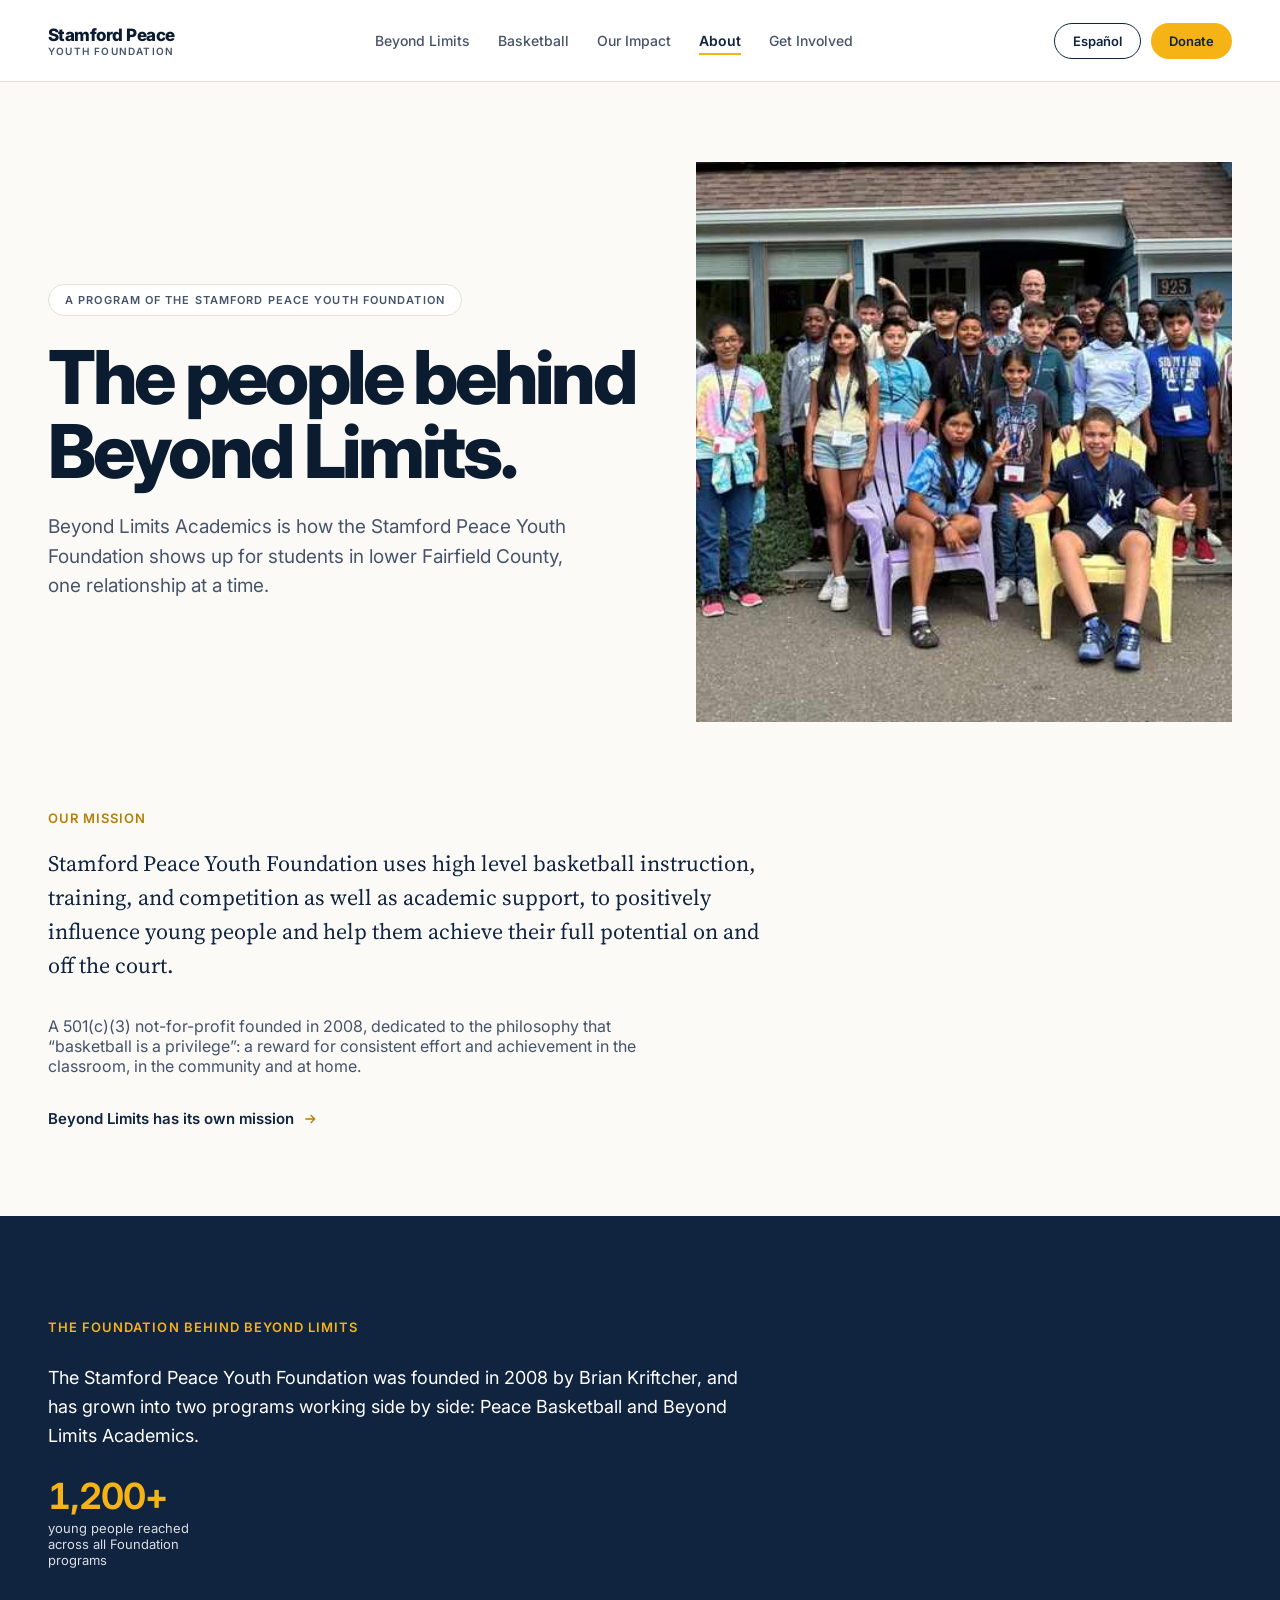
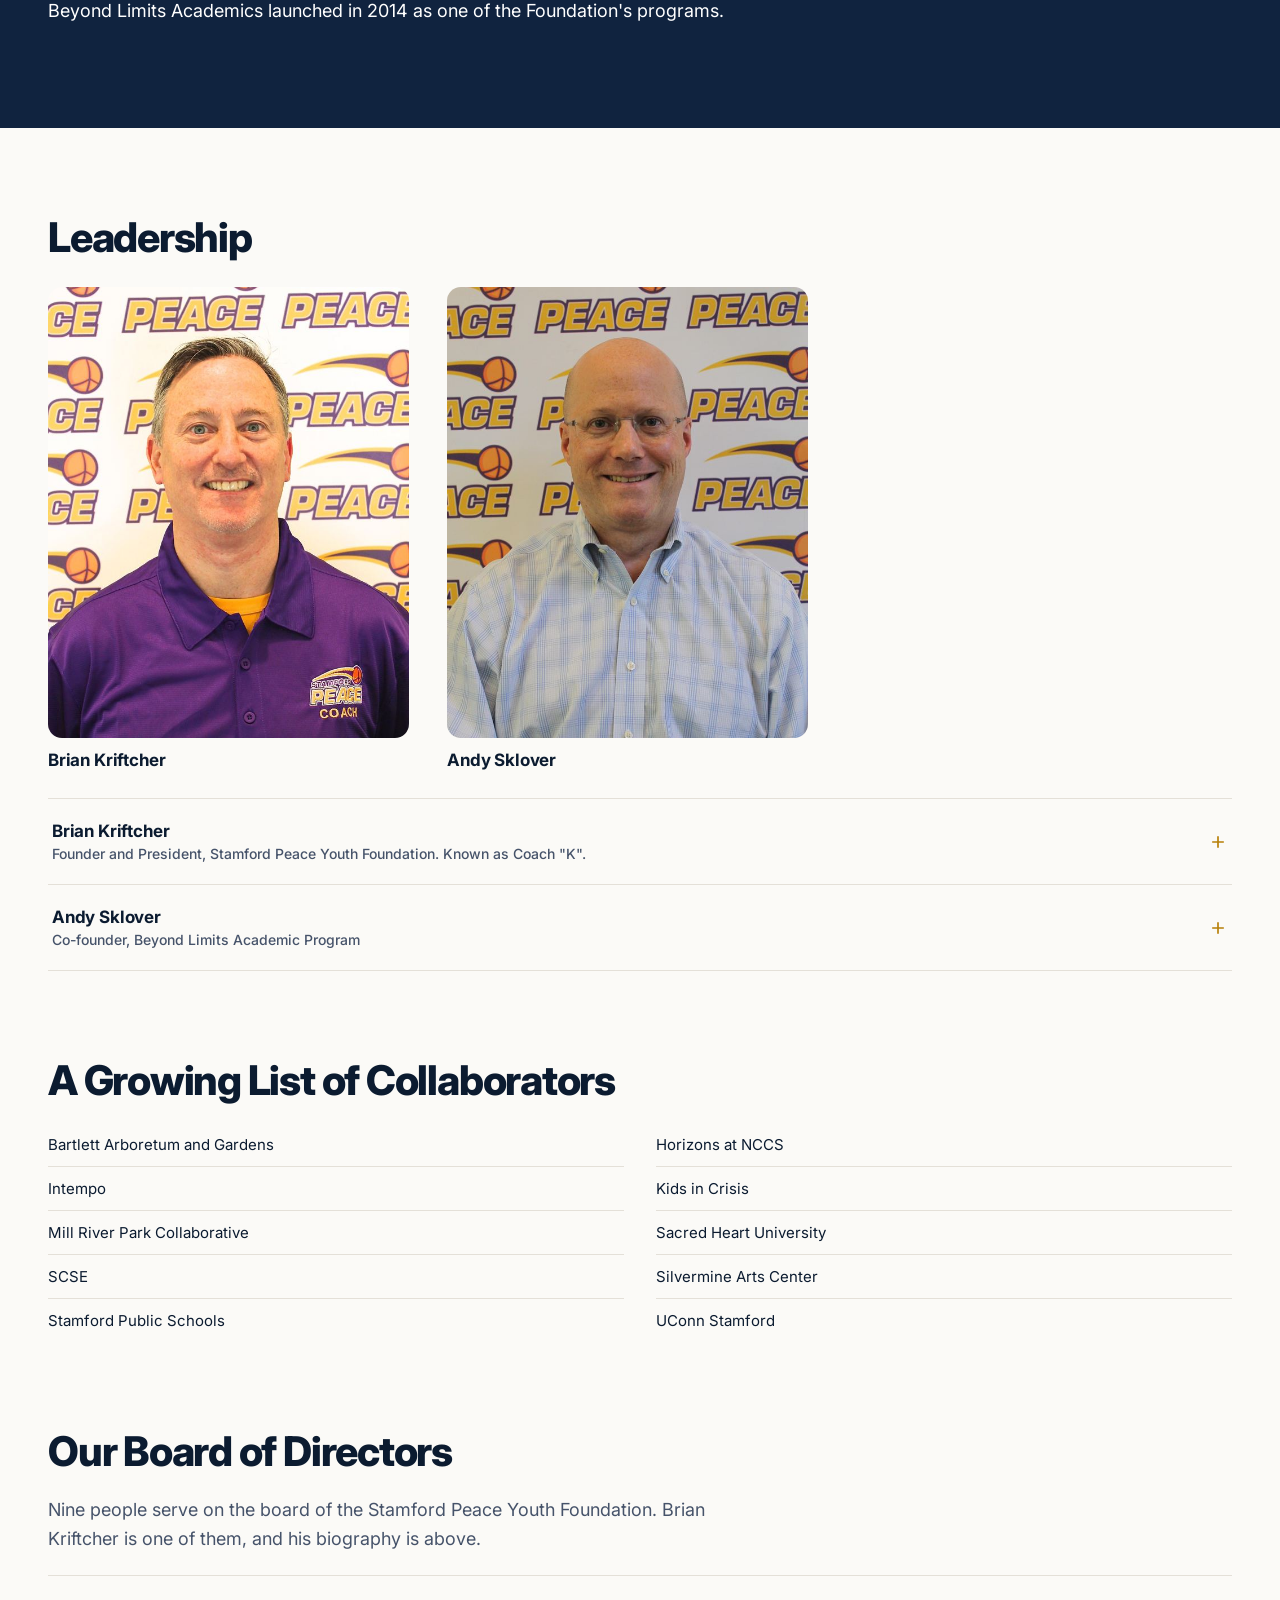
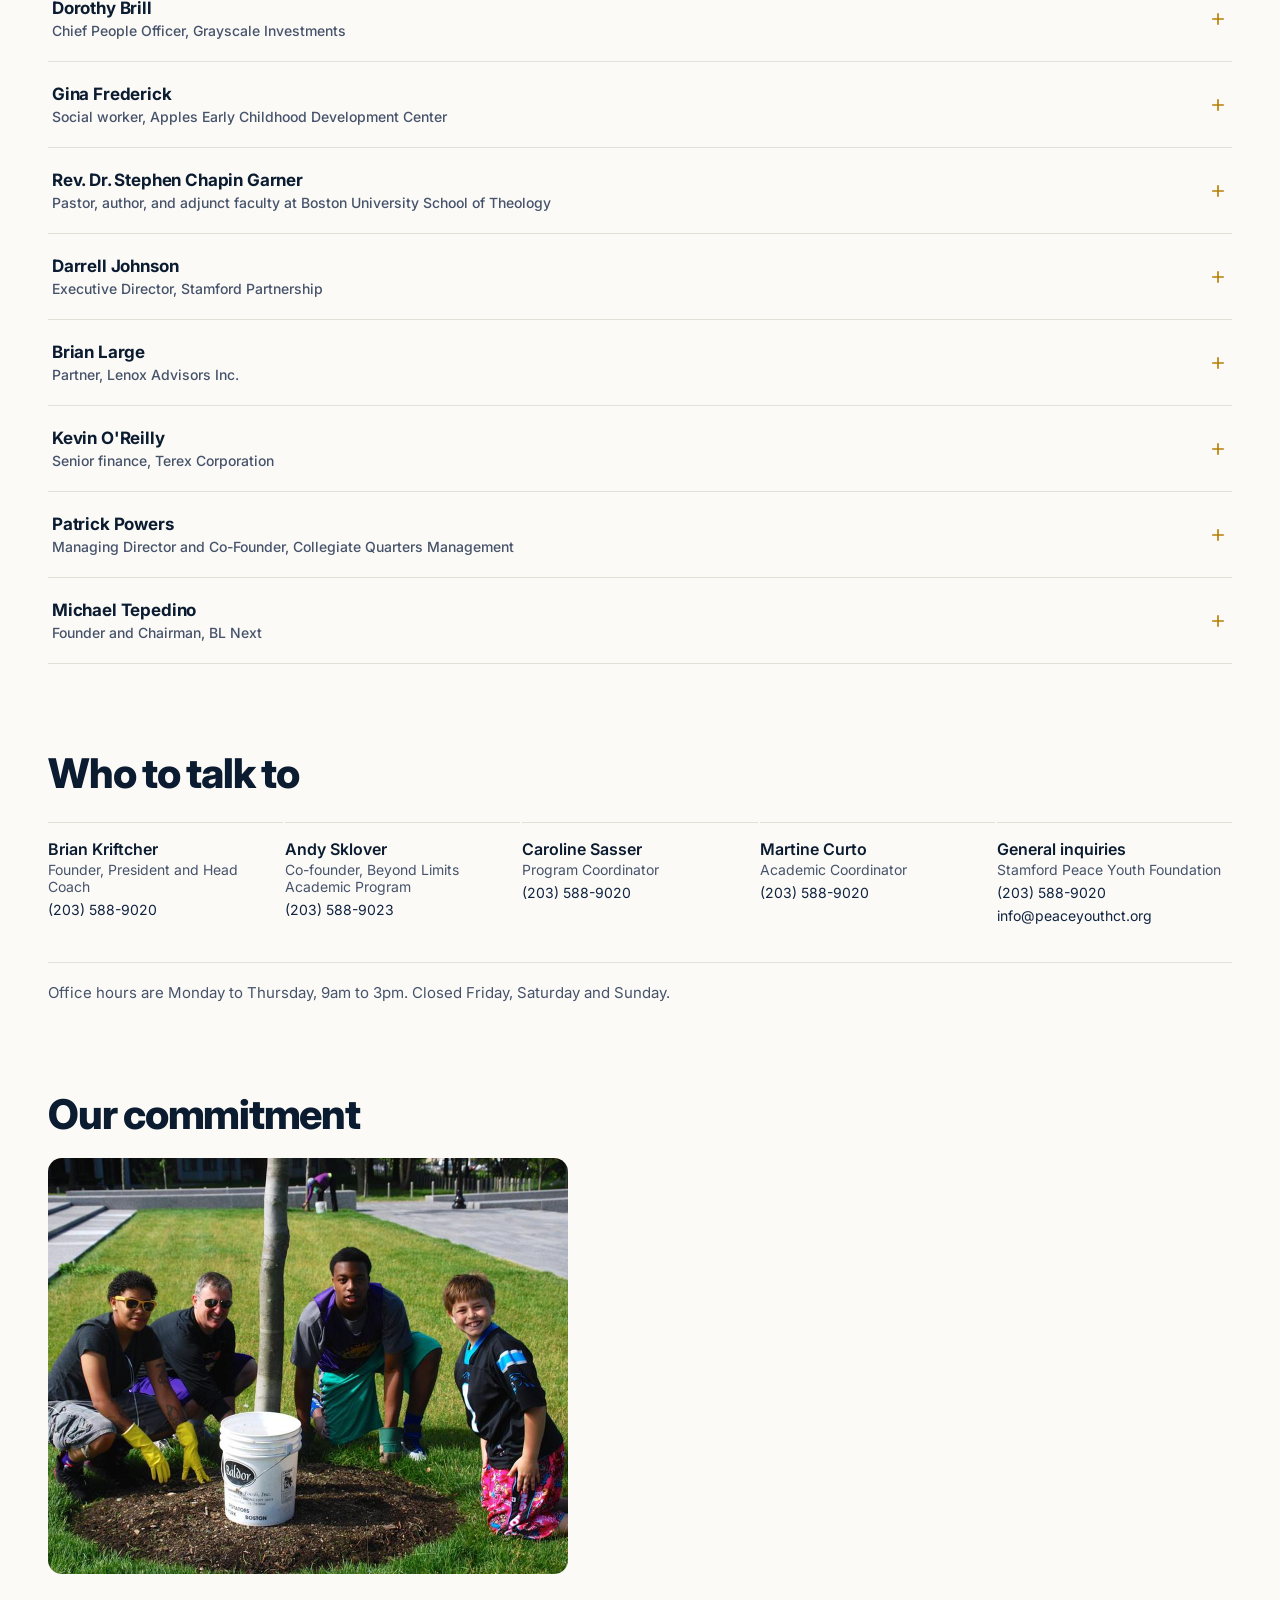
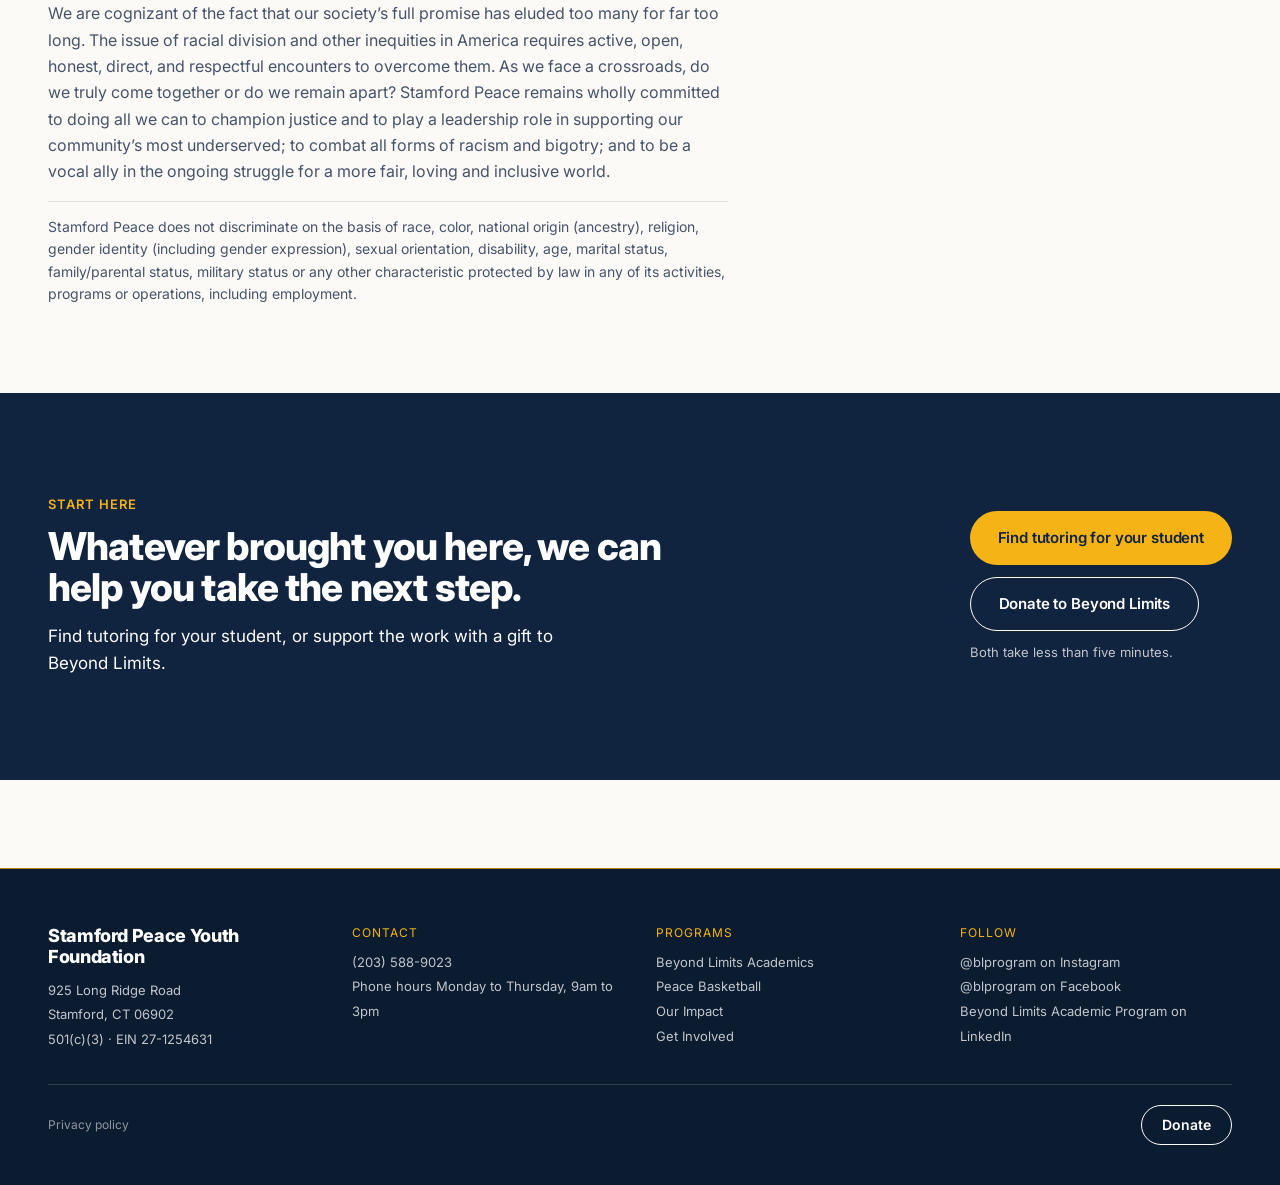
==== about.html @ 5e273a38 "Bring About into the Dark Chorus register Second page of the propagation, and the first that is not " ====
<!doctype html>
<html lang="en">
<head>
<meta charset="utf-8">
<meta name="robots" content="noindex, nofollow">
<meta name="viewport" content="width=device-width, initial-scale=1">
<title>About · Beyond Limits Academics</title>
<style>
:root{--navy:#10233F;--ink:#0B1B30;--gold:#F5B316;--gold-deep:#B77F07;--gold-wash:#FDF3DA;--warm:#FBFAF7;--white:#FFFFFF;--slate:#46536A;--line:#E4E0D8;--sky:#E8EEF6;--serif:'Source Serif 4',Georgia,serif;--sans:Inter,system-ui,sans-serif;--pad:48px;--maxw:1280px}
*{box-sizing:border-box}
html{scroll-behavior:smooth}
body{margin:0;background:var(--warm);color:var(--slate);font-family:var(--sans);font-size:16px;-webkit-font-smoothing:antialiased}
a{color:var(--navy);text-decoration:none}a:hover{color:var(--gold-deep)}
img,svg{display:block}
button{font:inherit;color:inherit;background:none;border:0;padding:0;cursor:pointer}
:focus-visible{outline:2px solid var(--gold-deep);outline-offset:2px;border-radius:4px}
.wrap{max-width:var(--maxw);margin:0 auto;padding:0 var(--pad)}
h1,h2,h3,p{margin:0}
.section{padding:0 var(--pad) 88px}
.stack{display:flex;flex-direction:column}

/* CANONICAL TYPE SCALE, verbatim from tokens */
.d1{font-weight:800;color:var(--ink);font-size:clamp(42px,5.8vw,88px);line-height:1.0;letter-spacing:-0.045em}
.h2{font-weight:800;color:var(--ink);font-size:clamp(28px,3.2vw,48px);line-height:1.06;letter-spacing:-0.03em}
.h3{font-weight:700;color:var(--ink);font-size:24px;line-height:1.25;letter-spacing:-0.01em}
.h4{font-size:17px;font-weight:700;letter-spacing:-.01em;color:var(--ink)}
.body{font-size:18px;line-height:1.62;max-width:64ch;text-wrap:pretty}
.micro{font-size:13px;font-weight:600;letter-spacing:.08em;text-transform:uppercase;color:var(--gold-deep)}
.doorcard .h2{font-size:clamp(28px,3vw,40px)}
.sponsorsplit .h2{font-size:clamp(30px,3.4vw,44px)}
.partnerhead .h3{font-size:30px;font-weight:800;letter-spacing:-.028em}
.micro-gold{color:var(--gold)}

/* header, exact from canonical Home */
.headstack{position:sticky;top:0;z-index:60;background:var(--white)}
.nav{display:flex;align-items:center;justify-content:space-between;gap:24px;height:82px;padding:0 var(--pad);border-bottom:1px solid var(--line);background:var(--white);transition:height .22s ease}
.headstack.compact .nav{height:62px}
.headstack.compact .brandsub{opacity:0}
.brand{display:flex;align-items:center;gap:12px}
.brandname{font-size:17px;font-weight:800;letter-spacing:-0.03em;color:var(--ink);line-height:1.1}
.brandsub{font-size:10px;font-weight:600;letter-spacing:.12em;text-transform:uppercase;color:var(--slate);transition:opacity .18s ease}
.navlinks{display:flex;align-items:center;gap:28px;font-size:14px;font-weight:500}
.navright{display:flex;align-items:center;gap:10px}
.pill{display:inline-flex;align-items:center;justify-content:center;height:36px;padding:0 18px;border-radius:999px;font-size:13px;font-weight:600;white-space:nowrap;transition:background-color .16s ease,color .16s ease,border-color .16s ease}
.pill-gold{background:var(--gold);color:var(--navy)}
.pill-gold:hover{background:var(--gold-deep);color:var(--navy)}
.pill-outline{border:1.5px solid var(--navy);color:var(--navy)}
.pill-outline:hover{background:var(--navy);color:var(--white)}
.navlink{position:relative;padding:6px 0;color:var(--slate);white-space:nowrap}
.navlink::after{content:"";position:absolute;left:0;right:0;bottom:0;height:2px;background:var(--gold);transform:scaleX(0);transform-origin:left;transition:transform .18s ease}
.navlink:hover::after,.navlink[aria-current="page"]::after{transform:scaleX(1)}
.navlink[aria-current="page"]{color:var(--navy);font-weight:600}
.burger{display:none;width:44px;height:44px;align-items:center;justify-content:center}
.drawer{display:none}

/* buttons */
.btn{display:inline-flex;align-items:center;justify-content:center;gap:8px;height:48px;padding:0 24px;border-radius:999px;font-size:15px;font-weight:600;white-space:nowrap;transition:background-color .16s ease,color .16s ease,border-color .16s ease,transform .16s ease}
.btn:active{transform:translateY(1px)}
.btn-primary{background:var(--gold);color:var(--navy)}
.btn-primary:hover{background:var(--gold-deep);color:var(--navy)}
.btn-ghost{border:1.5px solid var(--white);color:var(--white)}
.btn-ghost:hover{background:var(--white);color:var(--navy)}
.btn-lg{height:54px;padding:0 28px;letter-spacing:-0.01em}
.btn-xs{height:40px;padding:0 20px;font-size:14px}

/* chip */
.chip{display:inline-flex;align-items:center;gap:6px;background:var(--gold-wash);border:1px solid var(--gold-deep);color:var(--gold-deep);font-size:12px;font-weight:600;padding:3px 12px;border-radius:99px;width:fit-content}

/* hero */
.hero{display:grid;grid-template-columns:1.05fr .95fr;gap:56px;align-items:center;padding:80px var(--pad) 88px}
.hero-copy{display:flex;flex-direction:column;gap:24px;min-width:0}
.eyebrow-pill{display:inline-flex;align-items:center;height:32px;padding:0 16px;border-radius:999px;background:var(--white);border:1px solid var(--line);font-size:11px;font-weight:600;letter-spacing:.1em;text-transform:uppercase;color:var(--slate);width:fit-content}
.sup{font-size:19px;line-height:1.55;color:var(--slate);max-width:44ch}
.hero-photo{height:560px;overflow:hidden;background:transparent}
.hero-photo img{width:100%;height:100%;object-fit:cover}

/* mission */
.missioncard{padding:0;display:flex;flex-direction:column;gap:20px;max-width:72ch}
.missiontext{font-family:var(--serif);font-size:22px;line-height:1.55;color:var(--navy);max-width:68ch}

/* accordion */
.acclist{display:flex;flex-direction:column;gap:0;border-bottom:1px solid var(--line)}
.accitem{border-top:1px solid var(--line)}
.accitem summary{list-style:none;cursor:pointer;display:flex;align-items:center;justify-content:space-between;gap:16px;padding:22px 4px}
.accitem summary::-webkit-details-marker{display:none}
.acctitle{font-size:17px;font-weight:700;letter-spacing:-.01em;color:var(--ink)}
.accicon{flex:0 0 auto;width:20px;height:20px;color:var(--gold-deep);transition:transform .2s ease}
.accitem[open] .accicon{transform:rotate(45deg)}
.accbody{padding:0 4px 26px;font-size:15px;line-height:1.68;color:var(--slate);max-width:70ch}

/* foundation */
.nightband{background:var(--navy);color:var(--white);margin-bottom:88px}
.nightband-in{width:100%;max-width:var(--maxw);margin:0 auto;padding:clamp(64px,8vw,104px) var(--pad)}
.foundationcard{display:flex;flex-direction:column;gap:28px}
.foundationcard .body{color:var(--white);max-width:70ch}
.fstatrow{display:flex;gap:40px;flex-wrap:wrap}
.fstat-num{font-size:36px;font-weight:700;letter-spacing:-0.03em;color:var(--gold);font-variant-numeric:tabular-nums;line-height:1}
.fstat-sub{font-size:13px;color:var(--white);opacity:.85;margin-top:6px;max-width:22ch}

/* collaborators */
.collabcard{padding:0}
.collab-grid{display:grid;grid-template-columns:repeat(2,minmax(0,1fr));gap:0 32px;margin-top:20px}
.collab-item{padding:12px 0;border-top:1px solid var(--line);font-size:15px;color:var(--ink)}
.collab-item:nth-child(1),.collab-item:nth-child(2){border-top:0}

/* legitimacy */
.legitcard{background:var(--white);border-radius:16px;padding:32px;display:flex;flex-direction:column;gap:6px}

/* closing */
.doorcard{display:grid;grid-template-columns:minmax(0,1fr) auto;gap:56px;align-items:center}
.doorcard .h2{color:var(--white);letter-spacing:-.022em;line-height:1.08;max-width:24ch}
.doorsub{font-size:17px;line-height:1.6;color:var(--white);max-width:56ch;text-wrap:pretty}
.doorside{display:flex;flex-direction:column;align-items:flex-start;gap:12px}
.doornote{font-size:13px;line-height:1.5;color:var(--white);opacity:.75;max-width:26ch}

/* footer, exact from canonical Home */
.foot{background:var(--ink);border-top:1px solid var(--gold-deep);padding:56px 0 40px}
.foot-grid{display:grid;grid-template-columns:repeat(4,minmax(0,1fr));gap:32px}
.foot-col{display:flex;flex-direction:column;gap:10px}
.foot-h{font-size:12px;letter-spacing:.08em;text-transform:uppercase;color:var(--gold)}
.foot-t{font-size:18px;font-weight:800;letter-spacing:-0.02em;color:var(--white);line-height:1.2}
.foot-b{font-size:13px;line-height:1.9;color:var(--white);opacity:.75}
.foot-b a{color:var(--white)}.foot-b a:hover{color:var(--gold)}
.foot-bot{display:flex;justify-content:space-between;align-items:center;gap:20px;border-top:1px solid rgba(255,255,255,.15);padding-top:20px;margin-top:32px}
.foot-legal{font-size:12px;color:var(--white);opacity:.55}
.foot-legal a{color:var(--white)}

/* CANONICAL RESPONSIVE RULES, verbatim from tokens */
@media (max-width:1100px){
  :root{--pad:32px}
  .hero{gap:36px}
  .hero-photo{height:400px}
  .navlinks{gap:20px;font-size:13.5px}
}
@media (max-width:900px){
  :root{--pad:20px}
  .burger{display:flex}
  .navlinks{display:none}
  .navright{display:none}
  .nav{height:60px}
  .headstack.compact .nav{height:56px}
  .drawer{display:block;overflow:hidden;height:0;background:var(--white);border-bottom:1px solid var(--line);transition:height .26s ease}
  .drawer-inner{display:flex;flex-direction:column;padding:8px var(--pad) 20px;gap:2px}
  .drawer-inner a{display:flex;align-items:center;min-height:48px;font-size:16px;font-weight:500;color:var(--navy);border-bottom:1px solid var(--line)}
  .drawer-inner a:hover{color:var(--gold-deep)}
  .drawer .btn{margin-top:16px}
  .brandsub{display:none}
  .hero{grid-template-columns:1fr;gap:24px;padding:32px var(--pad)}
  .hero-photo{height:260px}
  .hero-cta{flex-direction:column;gap:12px;margin-top:0}
  .hero-cta .btn{width:100%;height:52px}
  .statband{flex-direction:column;gap:14px}
  .stat-anchor,.statcard{flex:1 1 auto}
  .grid2,.grid3,.grid4{grid-template-columns:1fr;gap:14px}
  .doorcard{grid-template-columns:1fr;gap:24px;padding:28px 24px}
  .doorside{align-items:stretch}
  .doorside .btn{width:100%;height:52px}
  .doornote{max-width:none}
  .sponsorsplit{grid-template-columns:1fr;gap:24px}
  .sponsorsplit .btn{width:100%}
  .partnerhead{grid-template-columns:1fr;gap:14px}
  .logorow,.logorow.four{grid-template-columns:repeat(2,minmax(0,1fr));gap:20px;padding:20px 0}
  .foot-grid{grid-template-columns:1fr;gap:24px}
  .foot-bot{flex-direction:column;align-items:flex-start}
  .section{padding:0 var(--pad) 44px}
}
@media (prefers-reduced-motion:reduce){*{transition-duration:.01ms!important;animation-duration:.01ms!important}html{scroll-behavior:auto}}

/* page-local phone tightening for elements not covered by the shared block above */
@media (max-width:900px){
  .nightband-in{padding:56px var(--pad)}
  .fstatrow{gap:28px}
  .collab-grid{grid-template-columns:1fr}
  .collab-item:nth-child(2){border-top:1px solid var(--line)}
}
.bioname{display:flex;flex-direction:column;gap:4px;min-width:0}
.accrole{font-size:14px;font-weight:500;color:var(--slate)}
.deicard{padding:0;display:flex;flex-direction:column;gap:16px;max-width:68ch}
.deitext{font-size:16px;line-height:1.65;color:var(--slate);max-width:70ch}
.deilegal{font-size:14px;line-height:1.6;color:var(--slate);max-width:78ch;padding-top:14px;border-top:1px solid var(--line)}
.peoplegrid{display:grid;grid-template-columns:repeat(auto-fit,minmax(220px,1fr));gap:2px;margin-top:4px}
.person{padding:16px 0;border-top:1px solid var(--line)}
.person-name{font-size:16px;font-weight:600;color:var(--ink)}
.person-role{font-size:14px;color:var(--slate);margin-top:2px}
.person-tel{font-size:14px;margin-top:6px;display:block}
.hours{margin-top:22px;padding-top:18px;border-top:1px solid var(--line);font-size:15px;line-height:1.6;color:var(--slate)}
@media (max-width:900px){.deicard{padding:24px}}
/* PATTERNS:START -- generated from patterns.css, do not edit here */
/* Self-hosted rather than loaded from Google: no third-party request, nothing
   about a family's visit leaves this domain, and the page cannot fall back to
   Georgia on a network that blocks the CDN.

   WOFF2, subset to the characters this site actually renders. The pair arrived
   as raw variable TTF at 2,037KB, which is a poor trade for families opening
   this on a phone. Subsetting to Basic Latin, Latin-1 Supplement, Latin
   Extended-A, General Punctuation, arrows and currency takes it to 337KB, and
   both variable axes survive, so every weight from 400 to 800 still resolves
   from the one file.

   The ranges are deliberately wider than today's text. Latin-1 covers Spanish
   accents, because Spanish versions of the parent-facing pages are an open
   question with Andy. The arrow range is not optional: impact.html renders a
   &rarr; and without it that character ships as tofu.

   To regenerate after a copy change that introduces a new character, subset
   from the TTF originals with fontTools rather than editing these files. */
@font-face{font-family:Inter;src:url('fonts/Inter-variable.woff2') format('woff2');font-style:normal;font-weight:100 900;font-display:swap}
@font-face{font-family:'Source Serif 4';src:url('fonts/SourceSerif4-variable.woff2') format('woff2');font-style:normal;font-weight:200 900;font-display:swap}

/* ============================================================================
   Photograph patterns. Single source of truth.

   The nine pages each carry their own <style> block and none of them match, so
   these rules are NOT copied by hand into nine files. build-site.py inlines this
   file into every page at the PATTERNS marker and fails the build if a page is
   missing it. Edit here, run the build, and every page gets it.

   Inlined rather than <link>ed on purpose: this is a static GitHub Pages site and
   an extra blocking request for ~4KB is a worse trade than the duplication.

   EVERY CLASS IS PREFIXED p-. That is not decoration.
   The first version of this file used .ph and .mosaic, and both already existed:
   .ph is a 340px navy placeholder box on index and tutoring, .mosaic is the
   two-column layout on tutoring. Injecting them silently restyled both live
   sections. (.band collided only with a dead rule no markup uses, so that one
   was harmless.) The prefix is what stops a new pattern reaching into markup it
   was never meant to touch, so keep it.

   House rules these follow:
     - tokens only, no new colours
     - .wrap is max-width 1280 with 48px sides; .section adds 88px bottom
     - breakpoints are 1100 and 900, matching the pages
     - every image declares aspect-ratio so nothing reflows when it loads
   ============================================================================ */

/* Shared. Every photograph on the site goes through .p-img. -----------------

   No height here on purpose. Two kinds of pattern use this:
     - the IMAGE carries the shape (card, figure, pair, accent) via aspect-ratio
     - the WRAPPER carries the shape (band, split, mosaic) and the image fills it
   A blanket height:100% breaks the first kind: inside a flex card it resolves
   against the card and silently overrides aspect-ratio, which is exactly how the
   three cards in a grid ended up three different heights. So the wrapper-shaped
   patterns opt into height:100% themselves, below.

   height:auto is load-bearing, not a default. Every <img> carries width and
   height attributes so the browser reserves the right box before the file
   arrives, and those attributes are presentational hints: with no height in the
   CSS they apply literally, so a 600x600 file in a 240px column rendered 240
   wide by 600 tall and aspect-ratio was ignored, because aspect-ratio only
   applies when height is auto. */
.p-img{display:block;width:100%;height:auto;object-fit:cover;background:var(--sky);border-radius:14px}
.p-img-flat{border-radius:0}
.p-fig{margin:0}
.p-cap{margin-top:10px;font-size:13.5px;line-height:1.5;color:var(--slate);max-width:58ch}

/* 1. Full-bleed band -------------------------------------------------------
   Escapes .wrap entirely, so it is a top-level <section class="p-band">, never
   a child of .wrap.section. Text sits on a scrim, not on the bare photograph:
   a photo's own contrast is not something we control. */
.p-band{position:relative;margin:0 0 88px;min-height:clamp(320px,42vw,520px);display:grid;isolation:isolate}
.p-band>.p-img{position:absolute;inset:0;height:100%;border-radius:0;z-index:0}
.p-band::after{content:"";position:absolute;inset:0;z-index:1;background:linear-gradient(100deg,rgba(11,27,48,.86) 0%,rgba(11,27,48,.66) 46%,rgba(11,27,48,.28) 100%)}
.p-band-in{position:relative;z-index:2;align-self:center;width:100%;max-width:var(--maxw);margin:0 auto;padding:64px var(--pad);display:flex;flex-direction:column;gap:18px;align-items:flex-start}
.p-band-in>*{max-width:44ch}
.p-band .h2,.p-band .d1{color:var(--white)}
.p-band .body,.p-band .sup{color:#DCE4EF}
.p-band .micro{color:var(--gold)}
/* A centred band needs a symmetric scrim: the default gradient is built for
   text sitting on the left, so it leaves the right end of a centred headline on
   the lightest part of the photograph. */
.p-band-center::after{background:linear-gradient(180deg,rgba(11,27,48,.60) 0%,rgba(11,27,48,.78) 100%)}

/* 2. Photo beside copy -----------------------------------------------------
   Copy leads. .p-split-flip puts the photograph first on wide screens and
   leaves source order alone, so a screen reader still hears the heading first. */
.p-split{display:grid;grid-template-columns:1fr 1fr;gap:clamp(28px,4vw,64px);align-items:center}
.p-split-media{aspect-ratio:4/3;margin:0}
.p-split-media .p-img{height:100%}
.p-split-flip .p-split-media{order:-1}
.p-split-copy{display:flex;flex-direction:column;gap:16px;align-items:flex-start}

/* 3. Inline figure ---------------------------------------------------------
   Sits inside a reading column and is deliberately narrower than the text it
   interrupts, so the eye keeps its place. */
.p-figure{margin:26px 0 0;max-width:520px}
.p-figure .p-img{aspect-ratio:5/4}

/* 4. Portrait pair ---------------------------------------------------------
   Two people, named. The name is part of the pattern because an unnamed
   portrait on an About page is worse than no portrait. */
.p-pair{display:grid;grid-template-columns:repeat(2,minmax(0,1fr));gap:clamp(20px,3vw,40px);max-width:760px}
.p-pair figure{margin:0}
.p-pair .p-img{aspect-ratio:4/5}
.p-pair-name{margin-top:12px;font-size:17px;font-weight:700;letter-spacing:-.01em;color:var(--ink)}
.p-pair-role{margin-top:2px;font-size:14px;color:var(--slate)}

/* 5. Card grid -------------------------------------------------------------
   Two, three or four across. Set --n to the count; it collapses on its own. */
.p-grid{display:grid;grid-template-columns:repeat(var(--n,3),minmax(0,1fr));gap:clamp(18px,2.4vw,28px)}
.p-card{display:flex;flex-direction:column;background:var(--white);border:1px solid var(--line);border-radius:16px;overflow:hidden}
.p-card .p-img{aspect-ratio:3/2;border-radius:0}
.p-card-b{padding:18px 20px 22px;display:flex;flex-direction:column;gap:7px;flex:1}
.p-card-t{font-size:17px;font-weight:700;letter-spacing:-.01em;color:var(--ink)}

/* 6. Mosaic ----------------------------------------------------------------
   One room, three ways. Used exactly once on the site, on the tutoring centre.
   Give the biggest slot the strongest photograph: the large cell is the one
   people read, so a weak image there inverts the whole point of the pattern. */
.p-mosaic{display:grid;grid-template-columns:1.55fr 1fr;grid-template-rows:repeat(2,1fr);gap:14px;aspect-ratio:16/9}
.p-mosaic>*{margin:0}
.p-mosaic>*:first-child{grid-row:span 2}
.p-mosaic .p-img{height:100%}

/* 7. Quiet accent ----------------------------------------------------------
   The smallest pattern. For sections whose content is the words, where a
   photograph is a breath rather than evidence. */
.p-accent{display:flex;gap:clamp(20px,3vw,36px);align-items:flex-start}
.p-accent-media{flex:0 0 clamp(160px,20vw,240px);margin:0}
.p-accent-media .p-img{aspect-ratio:1}
.p-accent-copy{flex:1;min-width:0;display:flex;flex-direction:column;gap:14px;align-items:flex-start}

/* 8. Aside -----------------------------------------------------------------
   Content leads on the left, a figure sits beside it on the right. Born on
   tutoring.html "How to enroll", where a figure in the reading column left an
   empty half page next to it: this puts the photograph in that space and made
   the section 30% shorter. Anything full width inside it takes .p-aside-wide. */
.p-aside{display:grid;grid-template-columns:1.15fr .85fr;gap:clamp(28px,4vw,56px);align-items:start}
.p-aside-wide{grid-column:1/-1}
.p-figure-flush{margin-top:0}

/* 9. Numbered grid ---------------------------------------------------------
   For a list of principles that arrived as one paragraph with inline numbers.
   Same words, one entry point per item instead of one for the whole block. */
.p-numgrid{display:grid;grid-template-columns:repeat(3,minmax(0,1fr));gap:clamp(16px,2vw,22px)}
.p-num{background:var(--white);border:1px solid var(--line);border-radius:14px;
padding:20px 22px 22px;display:flex;flex-direction:column;gap:6px}
.p-num-n{font-size:13px;font-weight:700;color:var(--gold-deep);letter-spacing:.04em;
font-variant-numeric:tabular-nums}
.p-num-t{font-size:17px;font-weight:700;letter-spacing:-.01em;color:var(--ink)}

/* 10. Field list -----------------------------------------------------------
   For a set of things a reader needs to COMPARE. Three leagues were described
   in three prose paragraphs covering the same six attributes in a different
   order each time, so the fact that only one of them takes girls was invisible
   without reading all three to the end. Same labels, same order, every card. */
.fields{margin:2px 0 0;display:flex;flex-direction:column;gap:9px}
.fq dt{font-size:11px;font-weight:700;letter-spacing:.07em;text-transform:uppercase;color:var(--gold-deep)}
.fq dd{margin:2px 0 0;font-size:14.5px;line-height:1.5;color:var(--slate)}
/* The labels only compare if they line up across cards, so a heading that wraps
   to two lines must not push its own field list down past its neighbours'. */
h3:has(+ .fields){min-height:2.6em}
@media (max-width:900px){h3:has(+ .fields){min-height:0}}

/* 11. Quote grid -----------------------------------------------------------
   Four testimonies at 20px with 56px quote marks read as four essays. The fix
   was never fewer quotes: it was smaller ones. The number they all support
   leads the section rather than trailing it in a sentence nobody reaches. */
.qlead{display:flex;gap:22px;align-items:flex-start;background:var(--white);
border:1px solid var(--line);border-radius:16px;padding:22px 26px}
.qlead-num{font-size:44px;font-weight:800;letter-spacing:-.03em;color:var(--gold-deep);line-height:1}
.qlead-t{font-size:15px;font-weight:700;color:var(--ink);margin-bottom:4px}
.qlead .sm{max-width:62ch}
.qgrid{display:grid;grid-template-columns:repeat(2,minmax(0,1fr));gap:16px}
.qcompact{padding:22px 24px;gap:10px}
.qcompact .qtext{font-size:16.5px;line-height:1.5}
.qcompact .qmark{font-size:34px}

/* Text link ----------------------------------------------------------------
   .tlink is an existing site class, but only four of the nine pages define it
   and the four do not agree. impact.html and about.html use it and style it not
   at all, so their links rendered as plain inline text and the arrow wrapped to
   its own line. One definition here, last in the cascade, so all nine match.
   width:fit-content and white-space:nowrap are sponsorship's version, which is
   the only one that had already solved the wrapping arrow. */
.tlink{display:inline-flex;align-items:center;gap:8px;font-size:15px;font-weight:600;
color:var(--navy);white-space:nowrap;width:fit-content}
.tlink svg{transition:transform .18s ease}
.tlink:hover{color:var(--gold-deep)}
.tlink:hover svg{transform:translateX(4px)}
@media (prefers-reduced-motion:reduce){.tlink svg,.tlink:hover svg{transition:none;transform:none}}

/* 12. Growth arc -----------------------------------------------------------
   Two numbers and the distance between them. Built because "supporting
   initially five students... now working with 250+" was a subordinate clause
   on a page called Our Impact. */
.arc{display:flex;align-items:center;gap:clamp(20px,4vw,48px);background:var(--white);
border:1px solid var(--line);border-radius:16px;padding:24px 28px;flex-wrap:wrap}
.arc-yr{font-size:11px;font-weight:700;letter-spacing:.08em;text-transform:uppercase;color:var(--slate)}
.arc-n{font-size:52px;font-weight:800;letter-spacing:-.04em;line-height:1;color:var(--slate);margin-top:4px}
.arc-now{color:var(--gold-deep)}
.arc-to{font-size:30px;color:var(--line)}
.arc .sm{margin-top:6px;display:block}
.fields-wide .fq dd{max-width:66ch}
.whycard{background:var(--white);border:1px solid var(--line);border-radius:16px;padding:24px 28px}

/* 13. Logo wall ------------------------------------------------------------
   A modifier on the site's existing .logorow, NOT a replacement, because the
   per-logo heights on index.html were already hand-tuned and an area-normalising
   formula independently agreed with them within a few pixels. Sizing was never
   the problem. Two things were: fourteen competing colour schemes, and a five
   column grid that left fourteen logos as 5 / 5 / 4 with an orphan gap.

   The filter is measured, not chosen by eye. grayscale plus opacity left a
   93-point spread between the palest logo and the darkest, because opacity
   cannot rescue a pale original. Darkening cuts that spread to 43. */
.p-logowall{grid-template-columns:repeat(auto-fit,minmax(140px,1fr));gap:18px 20px}
.p-logowall img{filter:grayscale(1) brightness(.45);transition:filter .18s ease;max-width:100%}
.p-logowall a:hover img,.p-logowall a:focus-visible img{filter:none}
@media (prefers-reduced-motion:reduce){.p-logowall img{transition:none}}

/* 14. Three-up mosaic ------------------------------------------------------
   A modifier on the site's .mosaic-grid, which is a 2x2. Three photographs in a
   four-cell grid leave an orphan, so the first spans both columns. */
.p-mosaic3{grid-template-rows:auto auto}
.p-mosaic3>*:first-child{grid-column:1/-1}
.p-mosaic3>*{min-height:0}

/* 15. Name chips -----------------------------------------------------------
   For a long list of peers where every entry carries equal weight. Built for
   the 26 colleges on basketball.html, which had been a five-column text grid
   with rules through it, plus a screenshot of a six-logo collage that named
   five colleges the list already had. Chips beat logos here: we hold logo files
   for three of the twenty-six, and featuring those three would claim they are
   special when the only thing special about them is that we have the files. */
.p-chips{list-style:none;display:flex;flex-wrap:wrap;gap:8px;margin:2px 0 0;padding:0}
.p-chips li{font-size:14px;line-height:1;color:var(--navy);background:var(--white);
border:1px solid var(--line);border-radius:999px;padding:9px 15px}

/* Logo strip ---------------------------------------------------------------
   Not one of the seven. Real logo files on a neutral ground. */
.p-logos{display:flex;flex-wrap:wrap;gap:clamp(20px,3vw,44px);align-items:center}
.p-logos img{height:clamp(38px,4.4vw,56px);width:auto;object-fit:contain;filter:grayscale(1);opacity:.72;transition:filter .18s ease,opacity .18s ease}
.p-logos img:hover{filter:grayscale(0);opacity:1}

/* 16. Dark Chorus ---------------------------------------------------------
   Selected tutoring direction. These are opt-in composition rules rather
   than global replacements: the system lives here, but only markup carrying
   a p-chorus-* class adopts it. Flat fields, rules and whitespace do the
   grouping so scholarship recipients and testimony never become card grids. */
.p-chorus-hero{grid-template-columns:minmax(0,1fr) minmax(360px,.82fr);gap:clamp(42px,6vw,78px);align-items:center}
.p-chorus-hero-copy{gap:28px}
.p-chorus-hero{padding-top:clamp(72px,9vw,132px);padding-bottom:clamp(72px,9vw,132px)}
.p-chorus-hero .d1{font-size:clamp(3.25rem,8vw,7rem);line-height:.92;letter-spacing:-.058em;text-wrap:balance}
.p-chorus-hero .sup{font-size:clamp(1.25rem,2vw,1.65rem);line-height:1.48}
.p-chorus-hero .btn,.p-chorus-hero .tlink{font-size:.875rem}
.p-chorus-hero-media{width:min(100%,560px);height:auto;justify-self:end;border-radius:0;overflow:visible;background:transparent}
.p-chorus-hero-media img{width:100%;height:auto;aspect-ratio:4/3;object-fit:cover;object-position:50% 35%;border-radius:0}

.p-chorus-sessions{padding:0;background:var(--sky)}
.p-chorus-sessions-inner{display:grid;grid-template-columns:minmax(300px,.8fr) minmax(0,1.2fr);gap:clamp(44px,7vw,112px);align-items:start;padding-top:clamp(72px,9vw,132px);padding-bottom:clamp(72px,9vw,132px)}
.p-chorus-heading{font-size:clamp(2.2rem,5vw,4.6rem);line-height:.98;letter-spacing:-.045em;text-wrap:balance}
.p-chorus-prose{font-size:clamp(.9375rem,1.4vw,1.05rem);line-height:1.68;max-width:65ch;text-wrap:pretty}

.p-chorus-scholarships{padding-top:clamp(88px,9vw,128px);padding-bottom:clamp(88px,9vw,128px)}
.p-chorus-scholarships-head{display:flex;flex-direction:column;gap:24px;max-width:940px}
.p-chorus-scholarship-list{display:flex;flex-direction:column;gap:clamp(84px,10vw,128px);margin-top:clamp(56px,7vw,96px)}
.p-chorus-scholarship{display:flex;flex-direction:column;gap:26px;min-width:0}
.p-chorus-subheading{font-size:clamp(1.25rem,2vw,1.65rem);font-weight:600;line-height:1.15;letter-spacing:-.022em;color:var(--ink);text-wrap:balance}
.p-chorus-scholarship-body{display:flex;flex-direction:column;gap:18px;font-size:clamp(.9375rem,1.4vw,1.05rem);line-height:1.68;max-width:65ch;text-wrap:pretty}
.p-chorus-recipient-line{font-weight:700;color:var(--ink)}
.p-chorus-recipient-set{display:grid;grid-template-columns:repeat(2,minmax(0,1fr));gap:24px;margin-top:12px;min-width:0}
.p-chorus-recipient{min-width:0;max-width:720px;margin:0;background:transparent;border:0;border-radius:0;box-shadow:none}
.p-chorus-recipient>.p-img{width:100%;height:auto;aspect-ratio:3/2;object-fit:cover;background:transparent;border:0;border-radius:0;box-shadow:none}
.p-chorus-recipient figcaption{display:flex;flex-direction:column;gap:4px;margin-top:14px;background:transparent;border:0;box-shadow:none;font-size:.75rem}
.p-chorus-recipient figcaption strong{font-size:clamp(.9375rem,1.4vw,1.05rem);color:var(--ink)}
.p-chorus-recipient figcaption span,.p-chorus-testimony figcaption,.p-chorus-recipient-quote-credit{font-size:.75rem;line-height:1.5;letter-spacing:.075em;text-transform:uppercase;color:var(--slate)}
.p-chorus-recipient-quote{margin:18px 0 0;padding-left:18px;border-left:2px solid var(--gold);border-radius:0;font-family:var(--serif);font-size:clamp(.9375rem,1.4vw,1.05rem);line-height:1.62;color:var(--navy)}
.p-chorus-recipient-quote-credit{display:block;margin:9px 0 0 20px;font-style:normal}

.p-chorus-testimonials{padding:0;background:var(--navy);color:var(--white)}
.p-chorus-testimonials-inner{display:grid;grid-template-columns:minmax(280px,.75fr) minmax(0,1.25fr);gap:clamp(50px,7vw,108px);padding-top:clamp(82px,9vw,132px);padding-bottom:clamp(82px,9vw,132px)}
.p-chorus-testimonial-lead{display:flex;flex-direction:column;gap:40px}
.p-chorus-testimonials .p-chorus-heading,.p-chorus-testimonials .p-chorus-stat-copy strong,.p-chorus-testimonials .p-chorus-testimony blockquote{color:var(--white)}
.p-chorus-stat{display:flex;align-items:flex-start;gap:24px}
.p-chorus-stat-number{font-size:clamp(2.2rem,5vw,4.6rem);font-weight:800;line-height:.82;letter-spacing:-.05em;color:var(--gold)}
.p-chorus-stat-copy{font-size:clamp(.9375rem,1.4vw,1.05rem);line-height:1.68;max-width:60ch;color:var(--sky)}
.p-chorus-testimony-list{display:grid;grid-template-columns:repeat(2,minmax(0,1fr));gap:48px 30px}
.p-chorus-testimony{margin:0;padding-top:22px;border-top:1px solid var(--slate);border-radius:0;background:transparent;box-shadow:none}
.p-chorus-testimony blockquote{margin:0;font-family:var(--serif);font-size:clamp(1.25rem,2vw,1.65rem);line-height:1.48;text-wrap:pretty}
.p-chorus-testimony figcaption{margin-top:18px;color:var(--sky)}

/* Responsive ---------------------------------------------------------------
   1100 first, then 900, matching the pages' own breakpoints. */
@media (max-width:1100px){
  .p-grid{grid-template-columns:repeat(min(var(--n,3),2),minmax(0,1fr))}
  .p-accent-media{flex-basis:clamp(140px,22vw,200px)}
  .p-numgrid{grid-template-columns:repeat(2,minmax(0,1fr))}
}
@media (max-width:900px){
  .p-band{min-height:0;margin-bottom:64px}
  .p-band-in{padding:48px var(--pad)}
  .p-band::after{background:linear-gradient(180deg,rgba(11,27,48,.72) 0%,rgba(11,27,48,.84) 100%)}
  .p-split{grid-template-columns:1fr;gap:24px}
  .p-split-flip .p-split-media{order:0}
  .p-grid{grid-template-columns:1fr}
  .p-pair{grid-template-columns:1fr 1fr;gap:16px}
  .p-mosaic{grid-template-columns:1fr;grid-template-rows:none;aspect-ratio:auto}
  .p-mosaic>*:first-child{grid-row:auto}
  .p-mosaic .p-img{aspect-ratio:3/2}
  .p-accent{flex-direction:column;gap:18px}
  .p-accent-media{flex-basis:auto;width:min(100%,260px)}
  .p-figure{max-width:100%}
  .p-aside{grid-template-columns:1fr;gap:28px}
  .p-numgrid{grid-template-columns:1fr}
  .qgrid{grid-template-columns:1fr}
  .qlead{flex-direction:column;gap:10px}
  .p-chorus-hero{grid-template-columns:1fr;gap:24px;padding-top:64px;padding-bottom:64px}
  .p-chorus-hero-media{width:100%;max-width:100%;justify-self:stretch}
  .p-chorus-sessions-inner,.p-chorus-testimonials-inner,.p-chorus-testimony-list{grid-template-columns:1fr}
  .p-chorus-sessions-inner{gap:32px;padding-top:64px;padding-bottom:64px}
  .p-chorus-scholarships{padding-top:64px;padding-bottom:64px}
  .p-chorus-scholarship-list{gap:84px}
  .p-chorus-recipient-set{grid-template-columns:1fr}
  .p-chorus-testimonials-inner{gap:58px;padding-top:64px;padding-bottom:64px}
  .p-chorus-stat{flex-direction:column;gap:16px}
}

/* A photograph is decoration here, never information. Anyone who cannot see it
   still has the heading and the copy, so no pattern hides text behind an image. */
@media (prefers-reduced-motion:reduce){
  .p-logos img{transition:none}
}
/* PATTERNS:END */
</style>
</head>
<body>

<div class="headstack" id="headstack">
  <nav class="nav" aria-label="Main">
    <a class="brand" href="index.html" aria-label="Stamford Peace Youth Foundation, home">
      <span><span class="brandname">Stamford Peace</span><span class="brandsub" style="display:block">Youth Foundation</span></span>
    </a>
    <div class="navlinks">
      <a class="navlink" href="beyond-limits.html">Beyond Limits</a>
      <a class="navlink" href="basketball.html">Basketball</a>
      <a class="navlink" href="impact.html">Our Impact</a>
      <a class="navlink" href="#top" aria-current="page">About</a>
      <a class="navlink" href="start.html">Get Involved</a>
    </div>
    <div class="navright">
      <a class="pill pill-outline" href="#">Español</a>
      <a class="pill pill-gold" href="donate.html">Donate</a>
    </div>
    <button class="burger" id="burger" aria-expanded="false" aria-controls="drawer" aria-label="Open menu">
      <svg width="24" height="24" viewBox="0 0 24 24" fill="none" stroke="#10233F" stroke-width="2" aria-hidden="true"><path d="M4 7h16M4 12h16M4 17h16"/></svg>
    </button>
  </nav>
  <div class="drawer" id="drawer">
    <div class="drawer-inner">
      <a href="beyond-limits.html">Beyond Limits</a>
      <a href="basketball.html">Basketball</a>
      <a href="impact.html">Our Impact</a>
      <a href="#top" aria-current="page">About</a>
      <a href="start.html">Get Involved</a>
      <a href="#">Español</a>
      <a class="btn btn-primary" href="donate.html">Donate</a>
    </div>
  </div>
</div>

<main id="top">

  <section class="wrap hero">
    <div class="hero-copy">
      <span class="eyebrow-pill">A program of the Stamford Peace Youth Foundation</span>
      <h1 class="d1">The people behind Beyond Limits.</h1>
      <p class="sup">Beyond Limits Academics is how the Stamford Peace Youth Foundation shows up for students in lower Fairfield County, one relationship at a time.</p>
    </div>
    <div class="hero-photo">
      <img src="hero-img-h1.jpg" alt="Students and staff outside the Beyond Limits tutoring center on Long Ridge Road">
    </div>
  </section>

  <section class="wrap section">
    <div class="missioncard">
      <span class="micro">Our mission</span>
      <p class="missiontext">Stamford Peace Youth Foundation uses high level basketball instruction, training, and competition as well as academic support, to positively influence young people and help them achieve their full potential on and off the court.</p>
      <p class="sm" style="margin-top:14px;max-width:60ch">A 501(c)(3) not-for-profit founded in 2008, dedicated to the philosophy that &ldquo;basketball is a privilege&rdquo;: a reward for consistent effort and achievement in the classroom, in the community and at home.</p>
      <p class="sm" style="margin-top:12px"><a class="tlink" style="white-space:nowrap" href="beyond-limits.html#mission">Beyond Limits has its own mission <svg width="16" height="16" viewBox="0 0 24 24" fill="none" stroke="#B77F07" stroke-width="2" aria-hidden="true"><path d="M5 12h14M13 6l6 6-6 6"/></svg></a></p>
    </div>
  </section>

  

  <section class="nightband">
    <div class="nightband-in foundationcard">
      <span class="micro-gold" style="font-size:13px;font-weight:600;letter-spacing:.08em;text-transform:uppercase">The foundation behind Beyond Limits</span>
      <p class="body">The Stamford Peace Youth Foundation was founded in 2008 by Brian Kriftcher, and has grown into two programs working side by side: Peace Basketball and Beyond Limits Academics.</p>
      <div class="fstatrow">
        <div>
          <p class="fstat-num">1,200+</p>
          <p class="fstat-sub">young people reached across all Foundation programs</p>
        </div>
      </div>
      <p class="body">Beyond Limits Academics launched in 2014 as one of the Foundation's programs.</p>
    </div>
  </section>

  <section class="wrap section" id="leadership">
    <div class="stack" style="gap:28px">
      <h2 class="h2">Leadership</h2>
      <div class="p-pair">
        <figure>
          <img class="p-img" src="img/p76-brian-kriftcher-pair.jpg" width="640" height="800" loading="lazy" decoding="async" alt="A man in a purple Peace coaching shirt against a Stamford Peace backdrop">
          <p class="p-pair-name">Brian Kriftcher</p>
          </figure>
        <figure>
          <img class="p-img" src="img/p77-andy-sklover-pair.jpg" width="640" height="800" loading="lazy" decoding="async" alt="A man in a striped shirt against a Stamford Peace backdrop">
          <p class="p-pair-name">Andy Sklover</p>
          </figure>
      </div>
      <div class="acclist">
        <details class="accitem">
          <summary>
            <span class="bioname">
              <span class="acctitle">Brian Kriftcher</span>
              <span class="accrole">Founder and President, Stamford Peace Youth Foundation. Known as Coach "K".</span>
            </span>
            <svg class="accicon" viewBox="0 0 24 24" fill="none" stroke="currentColor" stroke-width="2" aria-hidden="true"><path d="M12 5v14M5 12h14"/></svg>
          </summary>
          <div class="accbody">
            <p>Following a successful 18-year Wall Street career, Brian Kriftcher (Coach "K") retired from the business world at the age of 40 to devote his full-time energies to his passions for coaching, teaching and philanthropic work.</p>
            <p>Coach "K" is the Founder and President of Stamford Peace Youth Foundation. He is the Head Coach of the boys’ Varsity basketball team at Notre Dame Prep of Sacred Heart University. Prior to Notre Dame Prep, Brian was the Head Coach of the boys’ Varsity basketball team at Trinity Catholic High School. Prior to Trinity Catholic he was the Head Coach of the girls' Varsity basketball team at Westhill High School in Stamford, CT and the Head Coach of the boys’ Varsity basketball team at St. Luke's School, a secular college-preparatory independent school in New Canaan, CT, where he won the coveted Fairchester Athletic Association Tournament Championship in 2010-2011. Before that he was head coach of the boys’ Freshmen basketball team and assistant coach of the boys’ Varsity and Junior Varsity basketball teams at Westhill High School in Stamford, CT.</p>
            <p>Coach "K" has been a lifelong student and teacher of the game and has successfully coached both boys and girls teams representing Stamford in the JCC Maccabi Games in Orange County (CA), Westchester County (NY), and Connecticut, as well as many other teams in many other events. Coach "K" has worked at such distinguished basketball camps, and under such well-known coaches, as the Bob Hurley Basketball Camp, Coach K Academy/Duke Basketball Camp, and Point Guard College. He is also a frequent basketball clinician/instructor and 1-on-1 trainer. As a player, Coach K earned a Silver Medal representing the U.S.A. as a member of its Masters (35+ years old) basketball team in the World Maccabiah Games in Israel in 2009. Previously, he earned a Gold Medal in the Pan American Maccabiah Games in Buenos Aires, Argentina in 2007.</p>
            <p>Coach "K" earned his Bachelor of Arts degree in Political Science from the State University of New York at Albany, where he was a member of the men’s intercollegiate basketball team for two seasons. He earned a law degree from St. John’s University Law School, which he attended at night; and remains licensed to practice law in New York State.</p>
            <p>Coach "K" serves on the Board of Directors of PeacePlayers International, a not-for-profit organization that uses the game of basketball to bridge divides between young people in conflict areas throughout the world, where he served as Global Chairman from July 2012 to December 2018. He also serves on the Board of Directors of PowerFORWARD International, which through basketball develops educational opportunities for young people in Haiti. From 2009 to 2012, he was president of the Stamford JCC.</p>
          
          </div>
        </details>
        <details class="accitem">
          <summary>
            <span class="bioname">
              <span class="acctitle">Andy Sklover</span>
              <span class="accrole">Co-founder, Beyond Limits Academic Program</span>
            </span>
            <svg class="accicon" viewBox="0 0 24 24" fill="none" stroke="currentColor" stroke-width="2" aria-hidden="true"><path d="M12 5v14M5 12h14"/></svg>
          </summary>
          <div class="accbody">
            <p>In 2013, Andy Sklover co-founded the Beyond Limits Academic Program as a program of Stamford Peace Basketball Club, Inc.</p>
            <p>As a former member of the City of Stamford’s Board of Representatives (BOR), he served as chair of the Education Committee and a member of the Fiscal, State & Commerce and Charter Review Committees. As Education Committee Chair, he lead the establishment of the BOR’s Student Advisory Council (SAC), which seeks to empower the Stamford Public School (SPS) student body by granting student representatives an opportunity to express their thoughts and opinions and favorably impact the current and future academic and social experiences of SPS students. He has also served as a member of a School Governance Council and the High School Call to Action and District Technology Committees.</p>
            <p>From December, 2012 to June, 2015, Sklover served, on a part-time basis, as Director of Advocacy and Education for Stamford Achieves, a non-profit established in 2004 to serve as an advocate and catalyst for closing the achievement gap in Stamford.</p>
            <p>He earned his Bachelor of Arts degree in Economics from Northwestern University and an MBA from Columbia University. He is the President of Sklover Benefits Group, Inc., an insurance brokerage firm also based in Stamford.</p>
          </div>
        </details>
      </div>
    </div>
  </section>

  <section class="wrap section">
    <div class="collabcard">
      <h2 class="h2">A Growing List of Collaborators</h2>
      <div class="collab-grid">
        <p class="collab-item">Bartlett Arboretum and Gardens</p>
        <p class="collab-item">Horizons at NCCS</p>
        <p class="collab-item">Intempo</p>
        <p class="collab-item">Kids in Crisis</p>
        <p class="collab-item">Mill River Park Collaborative</p>
        <p class="collab-item">Sacred Heart University</p>
        <p class="collab-item">SCSE</p>
        <p class="collab-item">Silvermine Arts Center</p>
        <p class="collab-item">Stamford Public Schools</p>
        <p class="collab-item">UConn Stamford</p>
      </div>
    </div>
  </section>

  <section class="wrap section" id="board">
    <div class="stack" style="gap:22px">
      <h2 class="h2">Our Board of Directors</h2>
      <p class="body">Nine people serve on the board of the Stamford Peace Youth Foundation. Brian Kriftcher is one of them, and his biography is above.</p>
      <div class="acclist">
        <details class="accitem">
          <summary>
            <span class="bioname">
              <span class="acctitle">Dorothy Brill</span>
              <span class="accrole">Chief People Officer, Grayscale Investments</span>
            </span>
            <svg class="accicon" viewBox="0 0 24 24" fill="none" stroke="currentColor" stroke-width="2" aria-hidden="true"><path d="M12 5v14M5 12h14"/></svg>
          </summary>
          <div class="accbody">
            <p>Dorothy Brill is the Chief People Officer at Grayscale Investments, where she builds talent function at the largest digital currency asset manager. Grayscale helps investors access the digital economy through secure, compliant, and future-forward investment products since 2013. Prior to Grayscale, Dorothy served as Head of Human Resources for Strategic Value Partners LLC, a global investment firm with headquarters in Greenwich, CT. She was Head of HR for Silver Point Capital from 2008 to 2013 and has had other HR leadership roles, including 8 years as Head of HR for Synapse Group, Inc. and HR jobs at GE/GE Capital. She began her career in Institutional Sales at Allen &amp; Company, Inc. where she also helped manage their Investment Conference in Sun Valley, Idaho. During her eclectic career, Dorothy also spent 4 years teaching high school history and coaching field hockey and lacrosse at The Harvey School.</p>
            <p>Dorothy earned a BA from Williams College and an MBA from Cornell’s Johnson School. She lives in Stamford with her two teenage sons and has been cheering from the sidelines of courts and fields for years. She served in the past on the "Hope in Motion" committee that organizes the charity walk &amp; run event to raise funds for Stamford Hospital’s Bennett Cancer Center.</p>
          </div>
        </details>
        <details class="accitem">
          <summary>
            <span class="bioname">
              <span class="acctitle">Gina Frederick</span>
              <span class="accrole">Social worker, Apples Early Childhood Development Center</span>
            </span>
            <svg class="accicon" viewBox="0 0 24 24" fill="none" stroke="currentColor" stroke-width="2" aria-hidden="true"><path d="M12 5v14M5 12h14"/></svg>
          </summary>
          <div class="accbody">
            <p>Gina Frederick is a social worker at Apples Early Childhood Development Center, a public pre-school in Stamford that addresses the needs of both typical children and children with special needs. Prior to that, she was a social worker at Northeast Elementary School in Stamford, CT. She provides counseling services and works closely with children, teachers, parents, and the Department of Children and Families. Over the past 8 years, Ms. Frederick has developed and fostered partnerships with various community organizations, such as the Connecticut Food Bank and Person To Person. Through these collaborations, Ms. Frederick has helped secure food and clothing for needy children, as well as helping to provide up to 40 camp scholarships every summer.</p>
            <p>Ms. Frederick received her B.A. from the University of Michigan and her M.S.W. from New York University. She previously worked at Child Guidance Centers in both Stamford and New London. She served on the board of directors of the Friends of the Ferguson Library, where she co-chaired the Stamford Literary Competition, and currently serves as an Advisory Board member of the Avon Theatre in Stamford.</p>
            <p>Ms. Frederick lives in Stamford, with her husband Steven, and their 3 children.</p>
          </div>
        </details>
        <details class="accitem">
          <summary>
            <span class="bioname">
              <span class="acctitle">Rev. Dr. Stephen Chapin Garner</span>
              <span class="accrole">Pastor, author, and adjunct faculty at Boston University School of Theology</span>
            </span>
            <svg class="accicon" viewBox="0 0 24 24" fill="none" stroke="currentColor" stroke-width="2" aria-hidden="true"><path d="M12 5v14M5 12h14"/></svg>
          </summary>
          <div class="accbody">
            <p>Rev. Chapin Garner is a native New Yorker, having grown up over the border from New Canaan in Westchester County. His greatest passions are being a husband, father, and pastor.</p>
            <p>Chapin is a graduate of Boston University School of Theology and holds a Doctor of Ministry degree in preaching from Gordon-Conwell Theological Seminary. He has served as a pastor at the Village Church in Wellesley, Massachusetts, and the United Church of Christ in Norwell, Massachusetts.</p>
            <p>Chapin has been a member of the Board of Trustees of the Alban Institute, he is an adjunct faculty member in homiletics and pastoral studies at Boston University School of Theology, and he is a resident preacher at the Church at Point O’Woods in Fire Island, New York, during the summer. Chapin’s books include: Lost in the Middle? Claiming an Inclusive Faith for Christians Who Are Both Liberal and Evangelical; Found in the Middle! Theology and Ethics for Christians Who Are Both Liberal and Evangelical; Scattering Seeds: Cultivating Church Vitality; and As The Spirit Moves: A Daily Devotional.</p>
          </div>
        </details>
        <details class="accitem">
          <summary>
            <span class="bioname">
              <span class="acctitle">Darrell Johnson</span>
              <span class="accrole">Executive Director, Stamford Partnership</span>
            </span>
            <svg class="accicon" viewBox="0 0 24 24" fill="none" stroke="currentColor" stroke-width="2" aria-hidden="true"><path d="M12 5v14M5 12h14"/></svg>
          </summary>
          <div class="accbody">
            <p>Darrell Johnson is the Executive Director at Stamford Partnership, where he leads efforts to strengthen Stamford’s economy, foster innovation, and create new opportunities for businesses and residents alike. Before stepping into this role at Stamford Partnership, he was Strategic Advisor at Sedgwick &amp; Cedar Advisors, providing marketing, business development and strategy implementation services to leagues, investors and digital organizations to help unlock growth, relaunch brands, and find new sources of revenue. Before Sedgwick &amp; Cedar Advisors, Darrell was the Senior Director, Global Media Partnerships at WWE where he led and executed key WWE strategic media initiatives with NBCUniversal (USA Network &amp; Peacock) and FOX Sports. From 2016-2019, he was the first Executive Director of the New York City Chapter of the Positive Coaching Alliance (PCA). Darrell worked with a dynamic board and high-impact strategic partners such as the New York Yankees, Madison Square Garden (NY Knicks, NY Rangers &amp; NY Liberty), and NYC FC soccer club to transform the NYC tri-state area into a youth sports development zone.</p>
            <p>Prior to joining PCA, Darrell’s career was spent in brand management at Sara Lee, PepsiCo, and Heineken, focused on marketing and media strategy, new product innovation as well as sports and entertainment activation for several world-renowned brands. Darrell has a BA from Wesleyan University (Middletown, CT) and an MBA from Boston College (Chestnut Hill, MA).</p>
            <p>A native New Yorker, Darrell currently resides in Stamford, Connecticut, with his wife.</p>
          </div>
        </details>
        <details class="accitem">
          <summary>
            <span class="bioname">
              <span class="acctitle">Brian Large</span>
              <span class="accrole">Partner, Lenox Advisors Inc.</span>
            </span>
            <svg class="accicon" viewBox="0 0 24 24" fill="none" stroke="currentColor" stroke-width="2" aria-hidden="true"><path d="M12 5v14M5 12h14"/></svg>
          </summary>
          <div class="accbody">
            <p>Brian Large is a Partner at Lenox Advisors Inc., a wealth advisory firm based in New York, with offices in Stamford (CT), Chicago, San Francisco, and Los Angeles.</p>
          </div>
        </details>
        <details class="accitem">
          <summary>
            <span class="bioname">
              <span class="acctitle">Kevin O'Reilly</span>
              <span class="accrole">Senior finance, Terex Corporation</span>
            </span>
            <svg class="accicon" viewBox="0 0 24 24" fill="none" stroke="currentColor" stroke-width="2" aria-hidden="true"><path d="M12 5v14M5 12h14"/></svg>
          </summary>
          <div class="accbody">
            <p>Kevin O'Reilly has spent the past 20 years in various senior finance positions at Terex Corporation, a global machinery manufacturer servicing the construction, energy, and materials management industries. Prior to Terex, Kevin spent 11 years at PriceWaterhouseCoopers in New York City. Kevin is a graduate of Rochester Institute of Technology.</p>
            <p>Kevin and his wife, Betsy, have lived in Stamford, CT for over 20 years. They have three children. Their youngest, Kyle, is currently a videographer with Stamford Peace AAU.</p>
          </div>
        </details>
        <details class="accitem">
          <summary>
            <span class="bioname">
              <span class="acctitle">Patrick Powers</span>
              <span class="accrole">Managing Director and Co-Founder, Collegiate Quarters Management</span>
            </span>
            <svg class="accicon" viewBox="0 0 24 24" fill="none" stroke="currentColor" stroke-width="2" aria-hidden="true"><path d="M12 5v14M5 12h14"/></svg>
          </summary>
          <div class="accbody">
            <p>Patrick Powers is the Managing Director/Co-Founder of Collegiate Quarters Management (CQM). CQM is an owner, operator and developer of student housing assets. CQM seeks to identify properties that offer the potential for value enhancement through operational efficiencies, renovation and market repositioning. Established in 2016 Patrick has led CQM’s overall investment strategy, deal sourcing, and property operations. Over this time-period CQM has owned and operated nearly 1,000 beds across seven different student housing markets. Asset types under the CQM umbrella have ranged from scattered sites of single-family homes to Class A apartment complexes with a wide range of amenities.</p>
            <p>Prior to CQM, Patrick was the Owner/Operator of the HoopHall Dreams Camps. His camps serve more than 750 youth basketball players per year.</p>
            <p>Patrick is a graduate of Brown University, where he was a four-year member of the Varsity basketball program. As a player at Brown, Patrick broke the school’s single season record for most three-pointers made. Patrick earned All-Ivy League honors in 2004 and Academic All-Ivy League honors in 2003 and 2004. In addition, in 2004, he was named to the District 1 Academic All-American team by the College Sports Information Directors of America (a CoSIDA Academic All-American).</p>
          </div>
        </details>
        <details class="accitem">
          <summary>
            <span class="bioname">
              <span class="acctitle">Michael Tepedino</span>
              <span class="accrole">Founder and Chairman, BL Next</span>
            </span>
            <svg class="accicon" viewBox="0 0 24 24" fill="none" stroke="currentColor" stroke-width="2" aria-hidden="true"><path d="M12 5v14M5 12h14"/></svg>
          </summary>
          <div class="accbody">
            <p>Mike Tepedino has been in the real estate industry for more than 28 years, having started his career at Travelers Insurance Company. He is currently the Founder and Chairman of the Board at BL Next, a not-for-profit component of Blue Light Capital, a real estate investment firm. The mission of BL Next is to educate and empower student athletes for successful careers in commercial real estate, enabling them to extend their impact from the athletic fields to the real estate industry. He is also currently the Founder/Managing Partner at Blue Light Capital. Blue Light Capital draws upon deep industry experience to provide a seamless, decisive, people-first real-estate investment process. Blue Light Capital invests in the future of the industry, enabling rewarding career paths for student athletes.</p>
            <p>Prior to BL Next and Blue Light Capital, Mike was the Executive Managing Director at JLL, a leading professional services firm specializing in real estate and investment management. JLL shapes the future of real estate for a better world by using the most advanced technology to create rewarding opportunities, amazing spaces and sustainable real estate solutions for people and communities.</p>
            <p>Before JLL, he was a member of the Executive Committee of HFF L.P., a leading provider of capital markets transaction services to the U.S. commercial real estate industry. Mike is a graduate of Skidmore College and the Gabelli School of Business at Fordham University.</p>
            <p>Mike lives in Rye, New York with his wife, Kerry, and four children, all of whom are avid hoop fans and players.</p>
          </div>
        </details>
      </div>
    </div>
  </section>

  <section class="wrap section" id="contact">
    <div class="stack" style="gap:22px">
      <h2 class="h2">Who to talk to</h2>
      <div class="collabcard">
        <div class="peoplegrid">
          <div class="person">
            <p class="person-name">Brian Kriftcher</p>
            <p class="person-role">Founder, President and Head Coach</p>
            <a class="person-tel" href="tel:+12035889020">(203) 588-9020</a>
          </div>
          <div class="person">
            <p class="person-name">Andy Sklover</p>
            <p class="person-role">Co-founder, Beyond Limits Academic Program</p>
            <a class="person-tel" href="tel:+12035889023">(203) 588-9023</a>
          </div>
          <div class="person">
            <p class="person-name">Caroline Sasser</p>
            <p class="person-role">Program Coordinator</p>
            <a class="person-tel" href="tel:+12035889020">(203) 588-9020</a>
          </div>
          <div class="person">
            <p class="person-name">Martine Curto</p>
            <p class="person-role">Academic Coordinator</p>
            <a class="person-tel" href="tel:+12035889020">(203) 588-9020</a>
          </div>
          <div class="person">
            <p class="person-name">General inquiries</p>
            <p class="person-role">Stamford Peace Youth Foundation</p>
            <a class="person-tel" href="tel:+12035889020">(203) 588-9020</a>
            <a class="person-tel" href="mailto:info@peaceyouthct.org">info@peaceyouthct.org</a>
          </div>
        </div>
        <p class="hours">Office hours are Monday to Thursday, 9am to 3pm. Closed Friday, Saturday and Sunday.</p>
      </div>
    </div>
  </section>

  <section class="wrap section" id="commitment">
    <div class="stack" style="gap:22px">
      <h2 class="h2">Our commitment</h2>
      <img class="p-img" src="img/p51-volunteers-planting-figure.jpg" width="1040" height="832" loading="lazy" decoding="async" alt="Volunteers planting a tree together on a green" style="max-width:520px;margin-bottom:4px">
      <div class="deicard">
        <p class="deitext">We are cognizant of the fact that our society’s full promise has eluded too many for far too long. The issue of racial division and other inequities in America requires active, open, honest, direct, and respectful encounters to overcome them. As we face a crossroads, do we truly come together or do we remain apart? Stamford Peace remains wholly committed to doing all we can to champion justice and to play a leadership role in supporting our community’s most underserved; to combat all forms of racism and bigotry; and to be a vocal ally in the ongoing struggle for a more fair, loving and inclusive world.</p>
        <p class="deilegal">Stamford Peace does not discriminate on the basis of race, color, national origin (ancestry), religion, gender identity (including gender expression), sexual orientation, disability, age, marital status, family/parental status, military status or any other characteristic protected by law in any of its activities, programs or operations, including employment.</p>
      </div>
    </div>
  </section>

  

  <section class="nightband" id="start">
    <div class="nightband-in doorcard">
      <div class="stack" style="gap:14px">
        <span class="micro micro-gold" style="font-size:13px;font-weight:600;letter-spacing:.08em;text-transform:uppercase">Start here</span>
        <h2 class="h2">Whatever brought you here, we can help you take the next step.</h2>
        <p class="doorsub">Find tutoring for your student, or support the work with a gift to Beyond Limits.</p>
      </div>
      <div class="doorside">
        <a class="btn btn-primary btn-lg" href="tutoring.html">Find tutoring for your student</a>
        <a class="btn btn-ghost btn-lg" href="donate.html">Donate to Beyond Limits</a>
        <p class="doornote">Both take less than five minutes.</p>
      </div>
    </div>
  </section>

</main>

<footer class="foot">
  <div class="wrap">
    <div class="foot-grid">
      <div class="foot-col">
        <p class="foot-t">Stamford Peace Youth Foundation</p>
        <p class="foot-b">925 Long Ridge Road<br>Stamford, CT 06902<br>501(c)(3) · EIN 27-1254631</p>
      </div>
      <div class="foot-col">
        <p class="foot-h">Contact</p>
        <p class="foot-b"><a href="tel:+12035889023">(203) 588-9023</a><br>Phone hours Monday to Thursday, 9am to 3pm</p>
      </div>
      <div class="foot-col">
        <p class="foot-h">Programs</p>
        <p class="foot-b"><a href="beyond-limits.html">Beyond Limits Academics</a><br><a href="basketball.html">Peace Basketball</a><br><a href="impact.html">Our Impact</a><br><a href="start.html">Get Involved</a></p>
      </div>
      <div class="foot-col">
        <p class="foot-h">Follow</p>
        <p class="foot-b">@blprogram on Instagram<br>@blprogram on Facebook<br>Beyond Limits Academic Program on LinkedIn</p>
      </div>
    </div>
    <div class="foot-bot">
      <p class="foot-legal"><a href="#">Privacy policy</a></p>
      <a class="btn btn-ghost btn-xs" href="donate.html">Donate</a>
    </div>
  </div>
</footer>

<script>
(function(){
var head=document.getElementById('headstack');
function onScroll(){head.classList.toggle('compact',window.scrollY>48)}
onScroll();window.addEventListener('scroll',onScroll,{passive:true});

var burger=document.getElementById('burger'),drawer=document.getElementById('drawer');
function setDrawer(open){burger.setAttribute('aria-expanded',open?'true':'false');burger.setAttribute('aria-label',open?'Close menu':'Open menu');drawer.style.height=open?drawer.firstElementChild.offsetHeight+'px':'0px'}
burger.addEventListener('click',function(){setDrawer(burger.getAttribute('aria-expanded')!=='true')});
drawer.addEventListener('click',function(e){if(e.target.tagName==='A')setDrawer(false)});
window.addEventListener('resize',function(){if(window.innerWidth>900)setDrawer(false);else if(burger.getAttribute('aria-expanded')==='true')setDrawer(true)});
})();
</script>
</body>
</html>
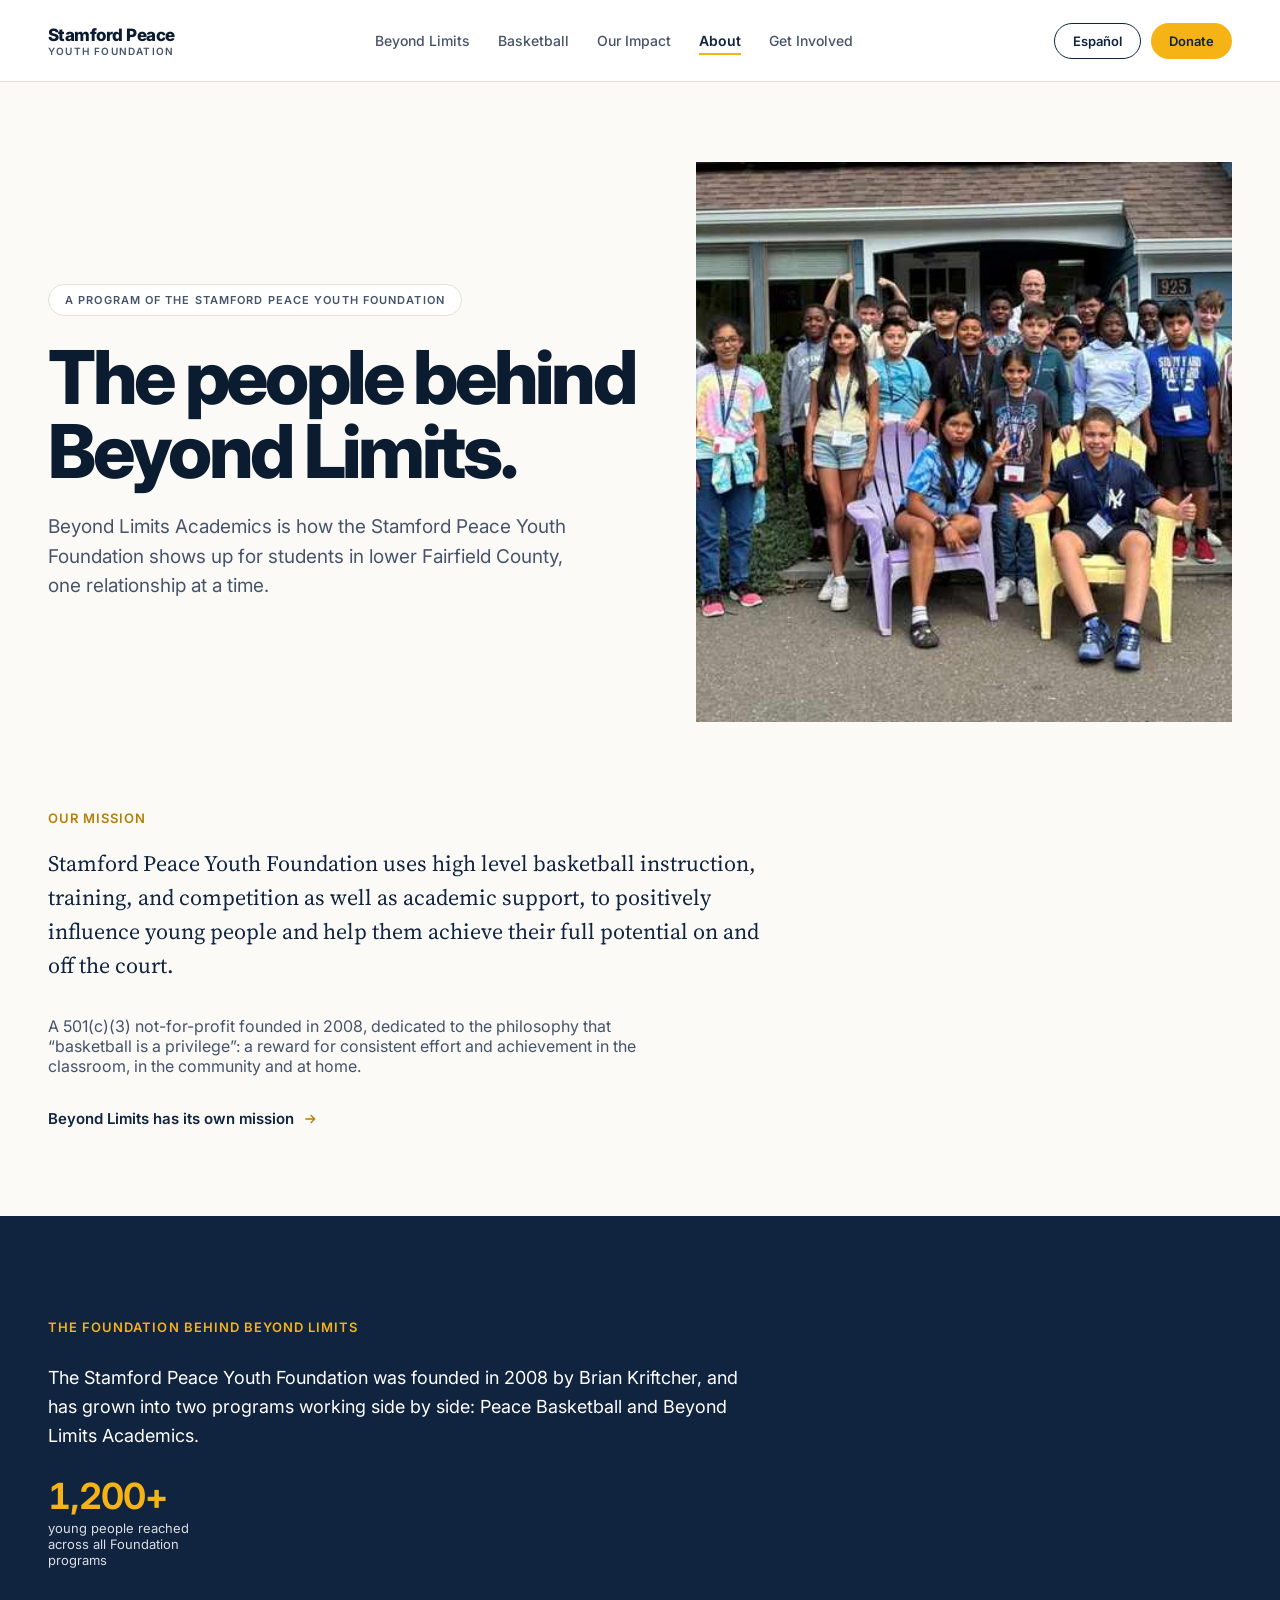
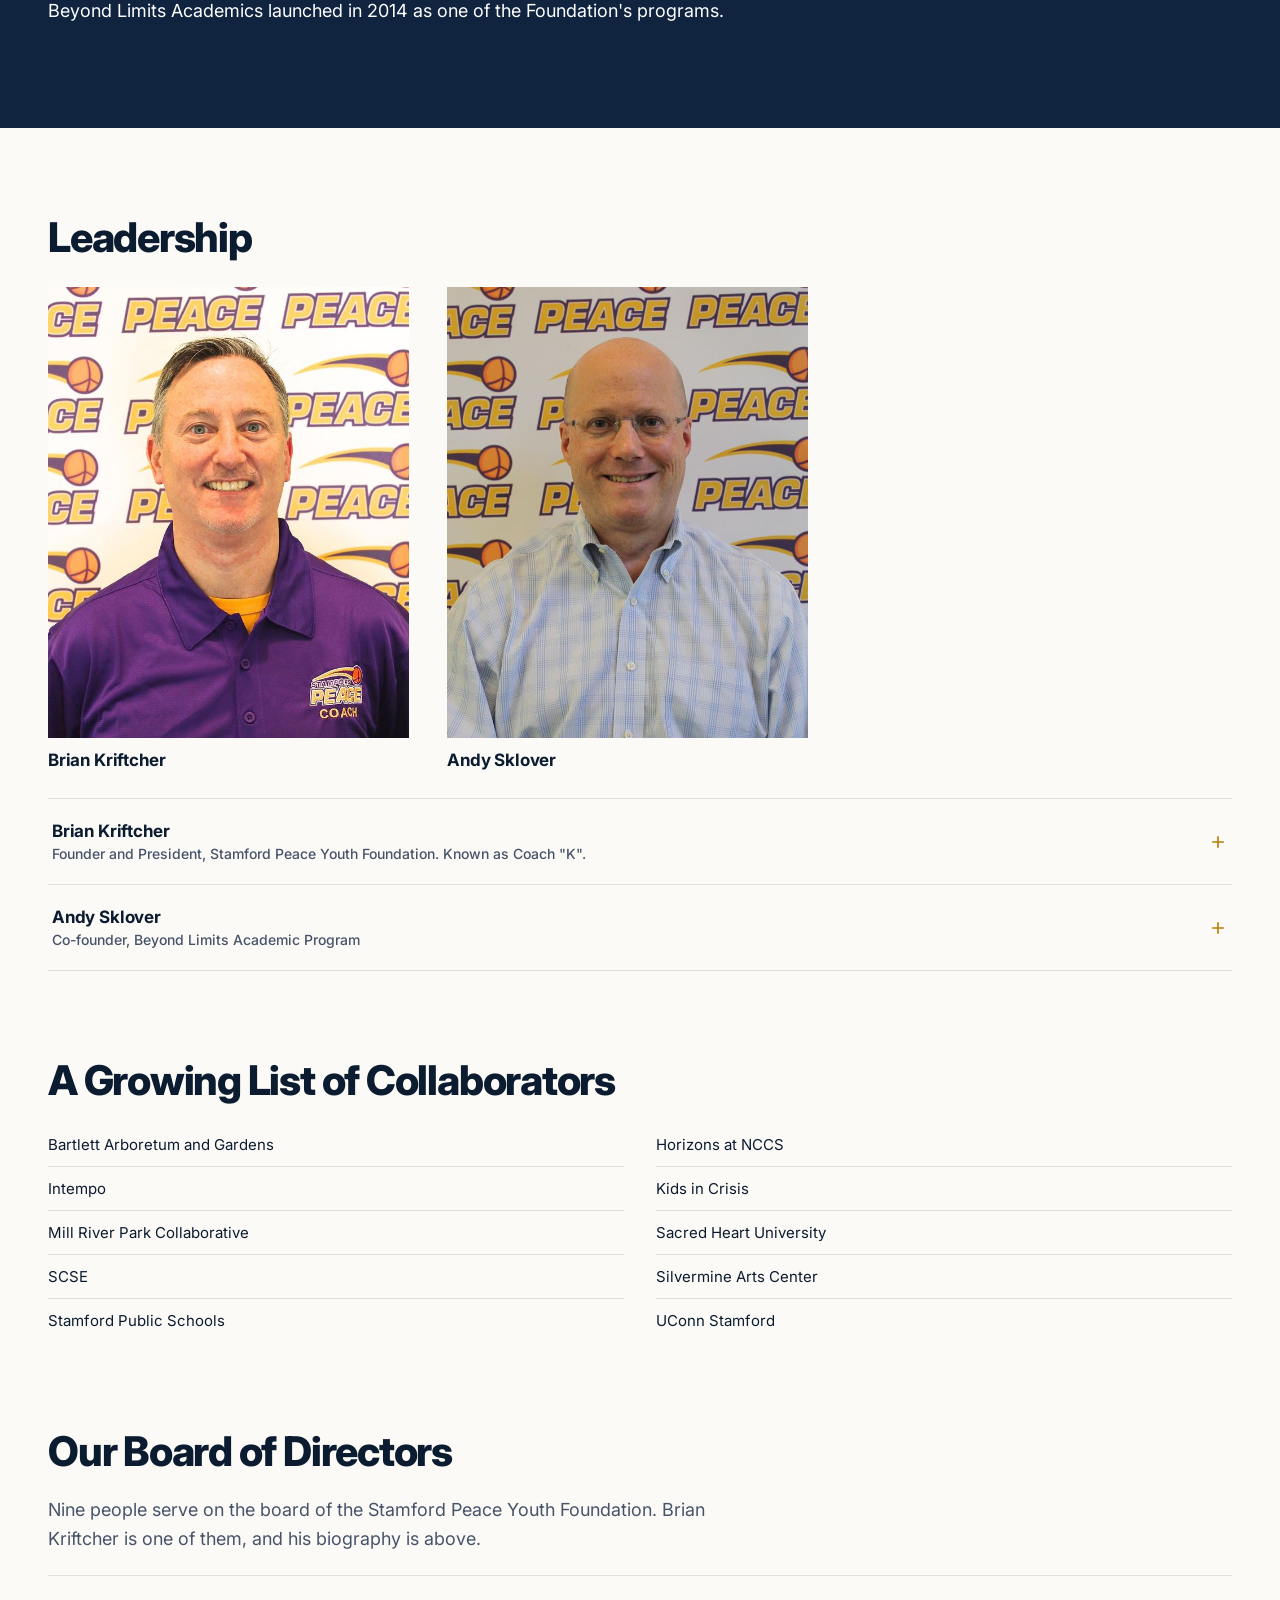
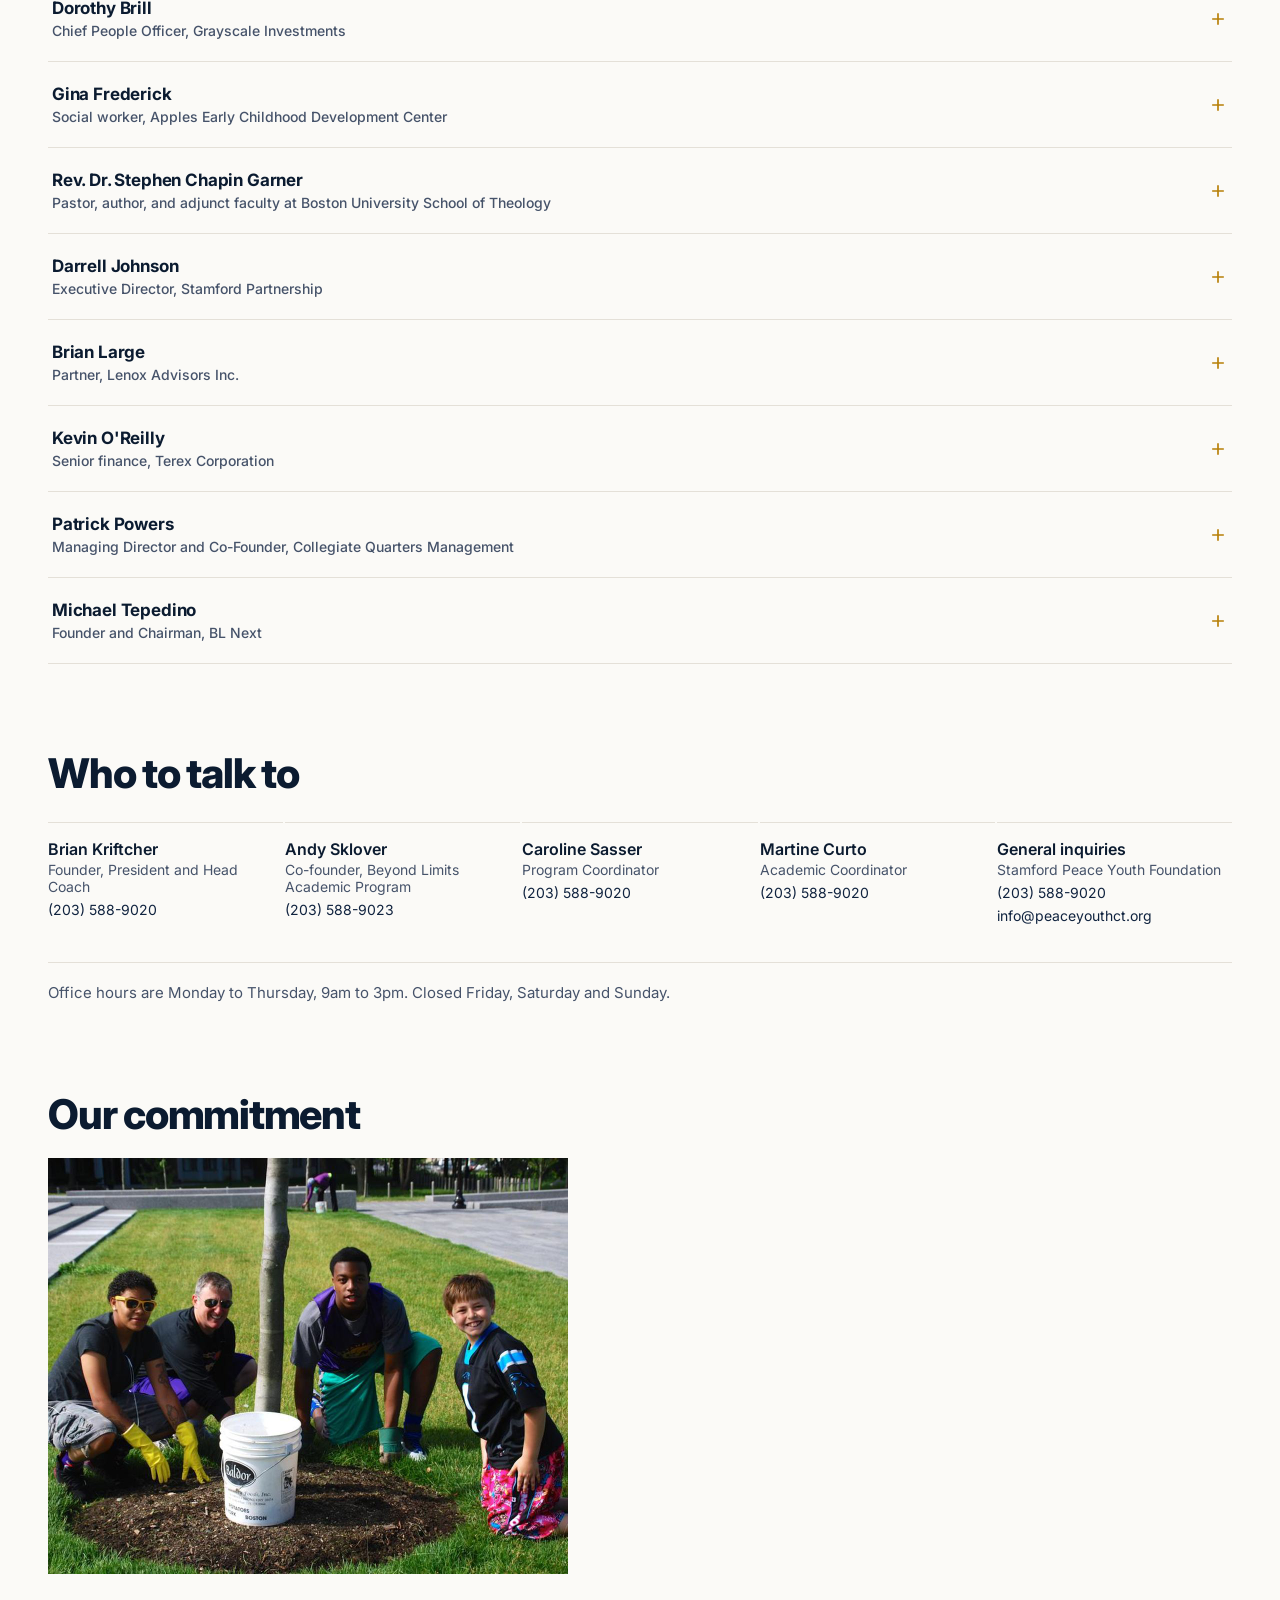
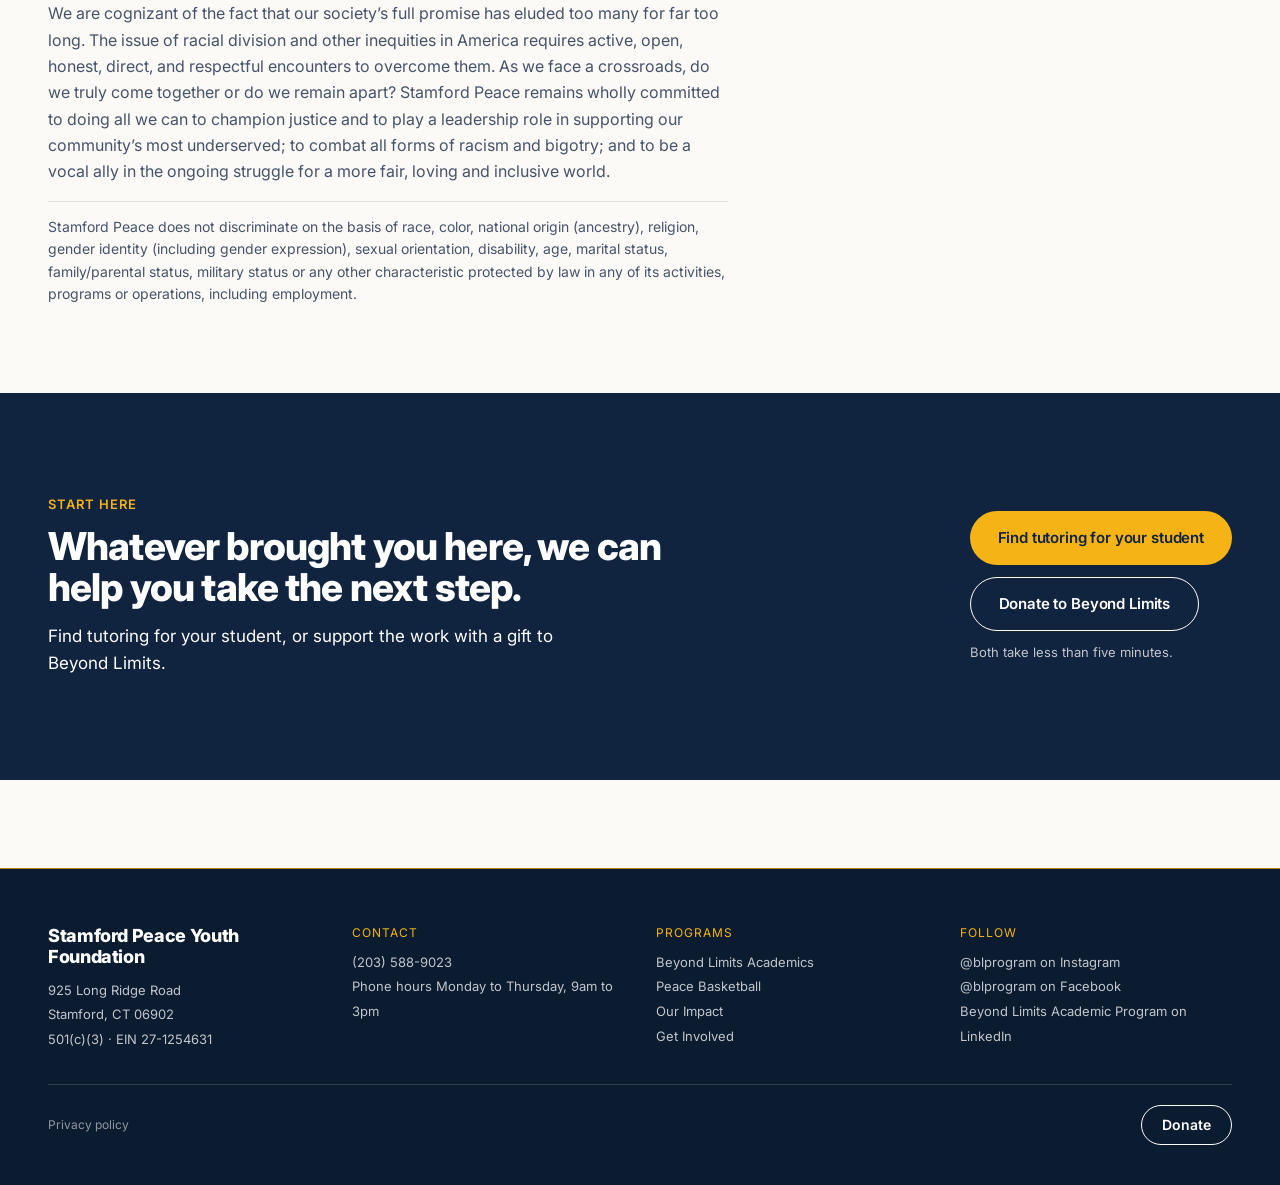
==== commit 975a9520: "Square the photographs, and group What we offer into four Two changes that both came out of looking " ====
--- a/about.html
+++ b/about.html
@@ -249,7 +249,7 @@
    CSS they apply literally, so a 600x600 file in a 240px column rendered 240
    wide by 600 tall and aspect-ratio was ignored, because aspect-ratio only
    applies when height is auto. */
-.p-img{display:block;width:100%;height:auto;object-fit:cover;background:var(--sky);border-radius:14px}
+.p-img{display:block;width:100%;height:auto;object-fit:cover;background:var(--sky);border-radius:0}
 .p-img-flat{border-radius:0}
 .p-fig{margin:0}
 .p-cap{margin-top:10px;font-size:13.5px;line-height:1.5;color:var(--slate);max-width:58ch}
@@ -333,7 +333,7 @@
    For a list of principles that arrived as one paragraph with inline numbers.
    Same words, one entry point per item instead of one for the whole block. */
 .p-numgrid{display:grid;grid-template-columns:repeat(3,minmax(0,1fr));gap:clamp(16px,2vw,22px)}
-.p-num{background:var(--white);border:1px solid var(--line);border-radius:14px;
+.p-num{border-top:1px solid var(--line);
 padding:20px 22px 22px;display:flex;flex-direction:column;gap:6px}
 .p-num-n{font-size:13px;font-weight:700;color:var(--gold-deep);letter-spacing:.04em;
 font-variant-numeric:tabular-nums}
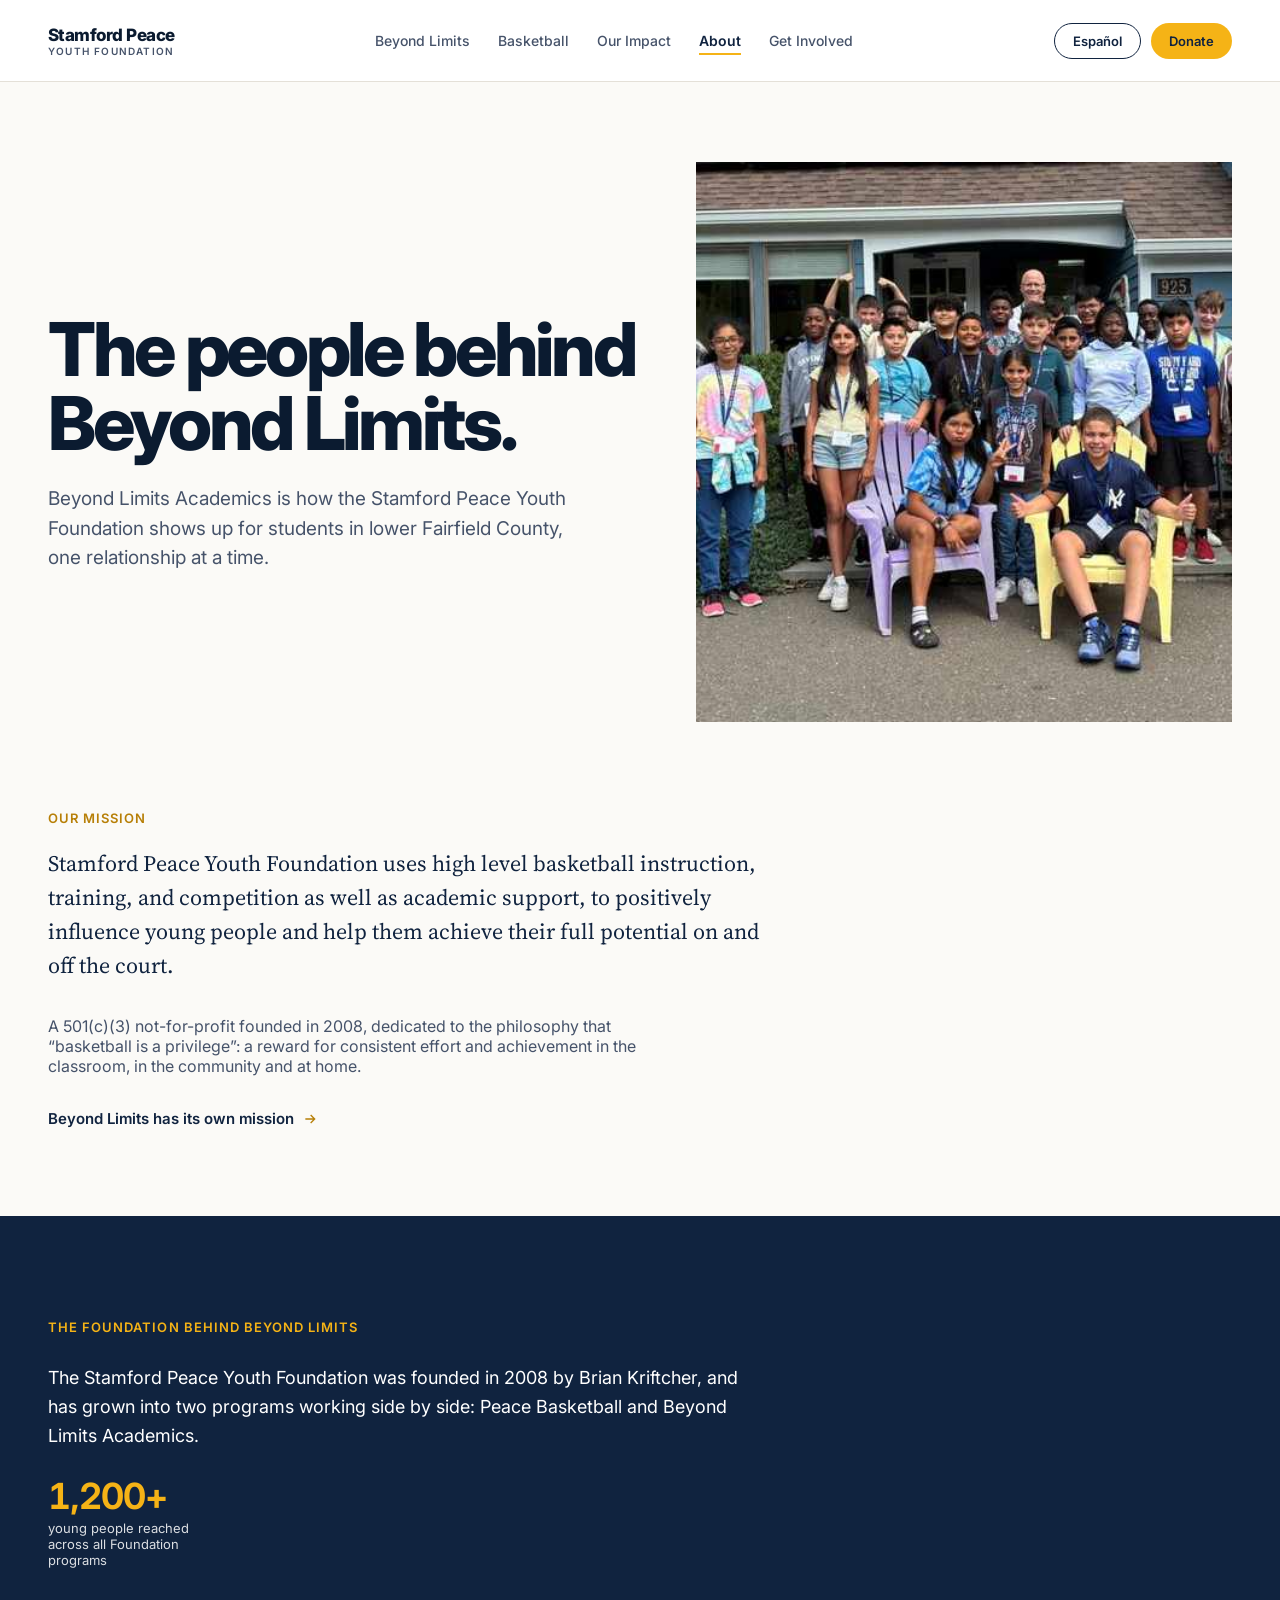
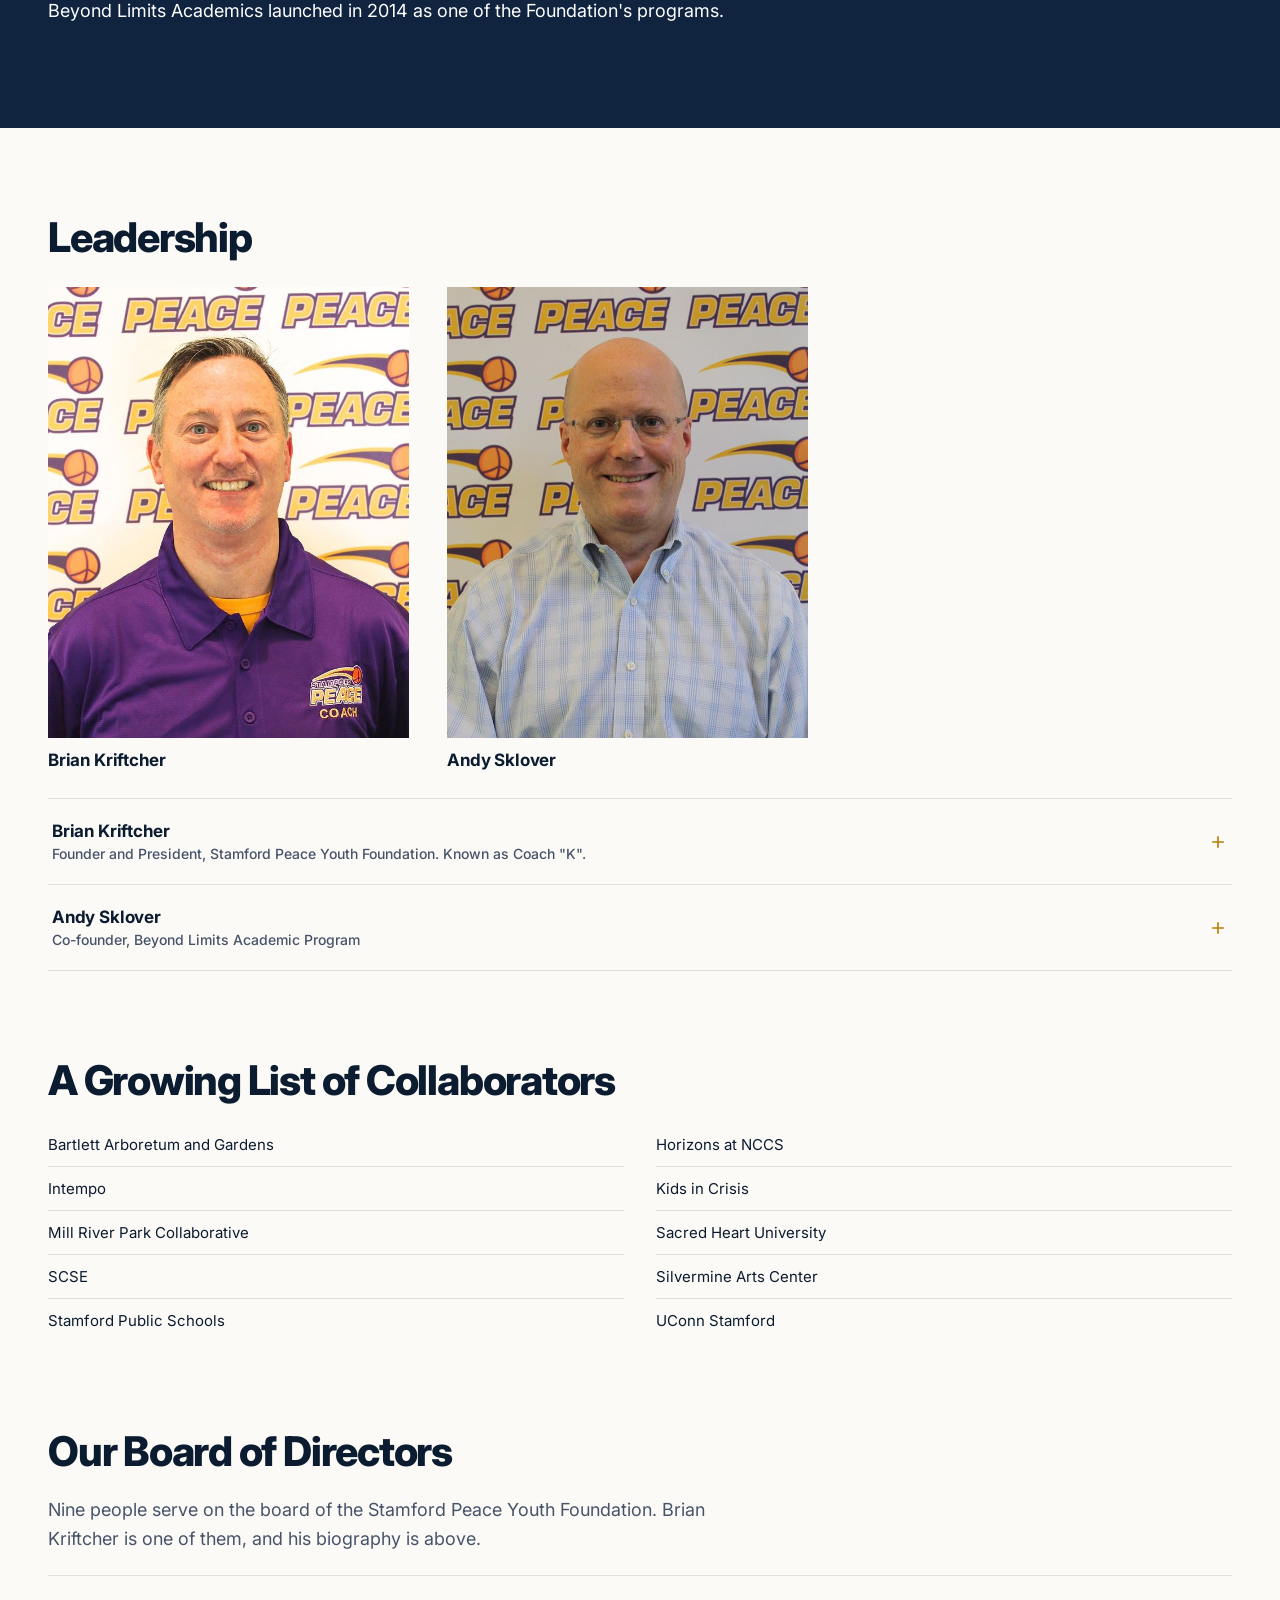
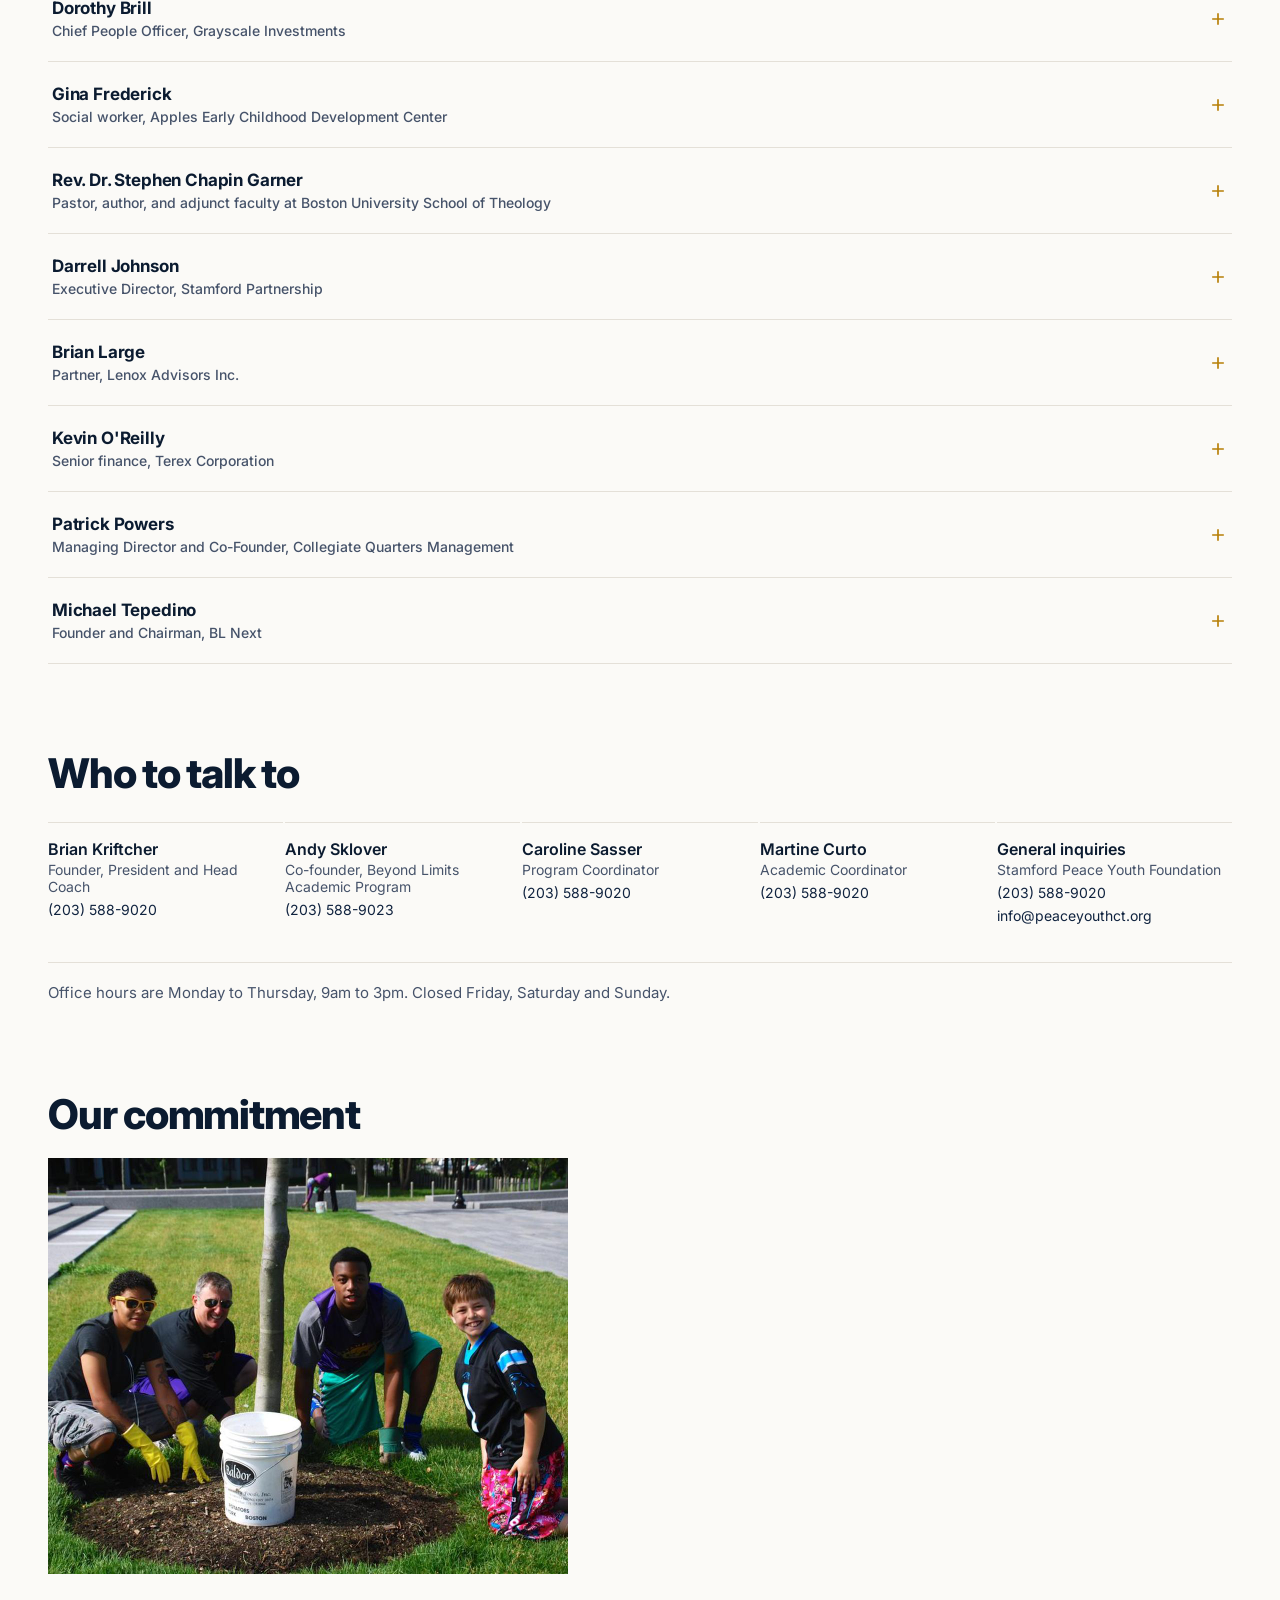
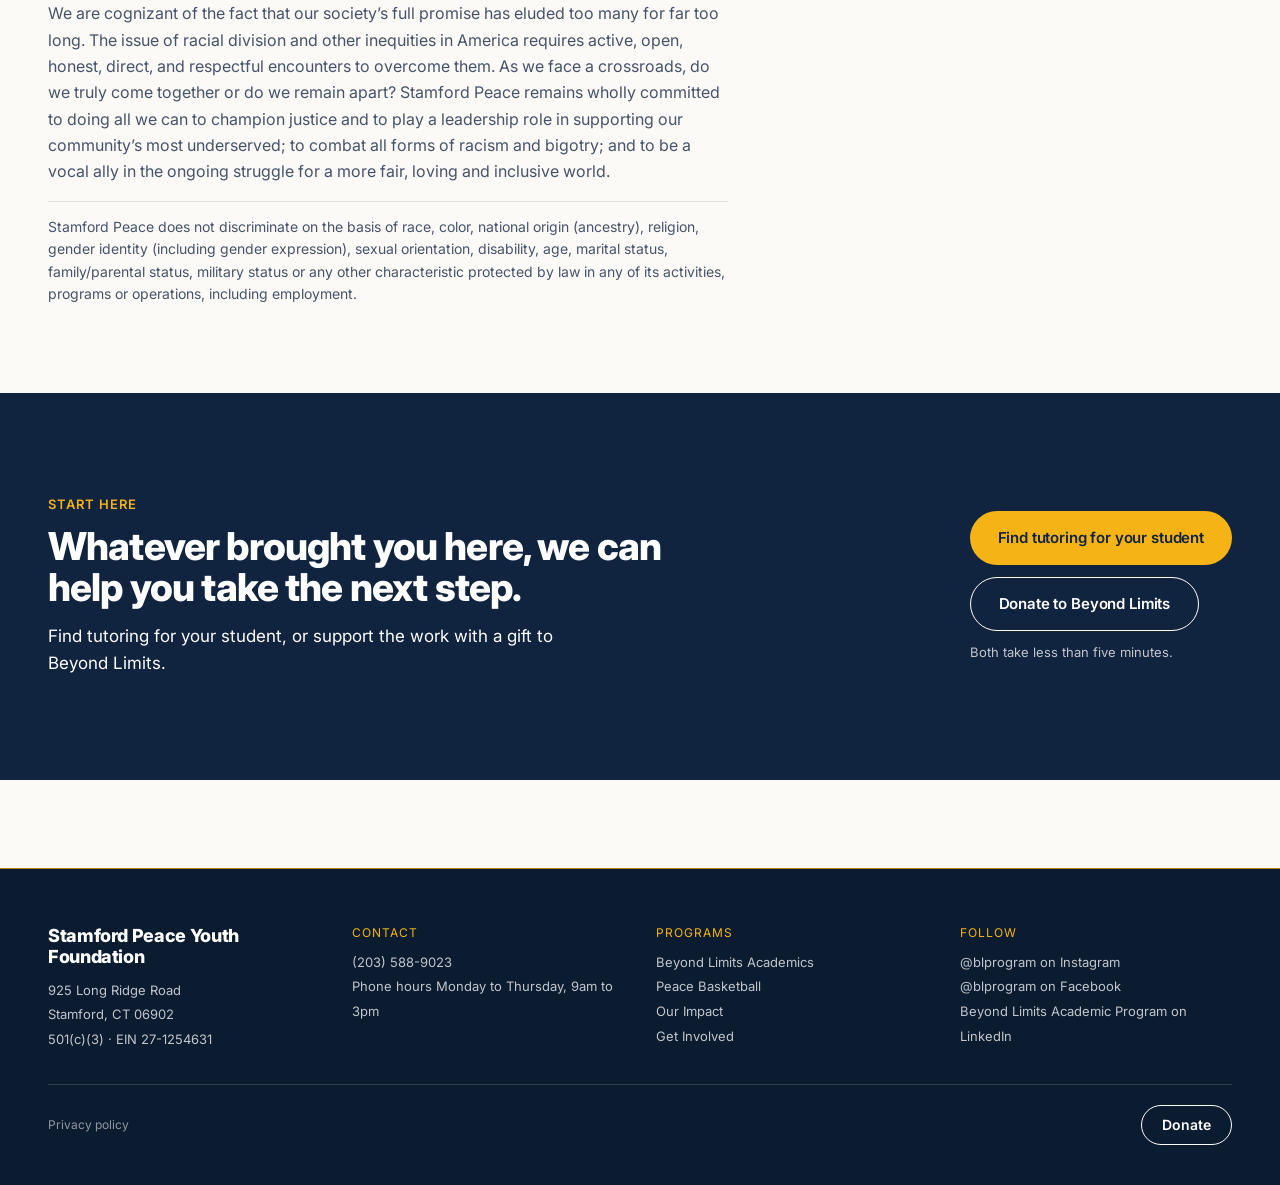
==== commit 45eee240: "Act on Dan's critique: crops, pills, band joins, one basketball header Six items, all from looking a" ====
--- a/about.html
+++ b/about.html
@@ -69,7 +69,6 @@
 /* hero */
 .hero{display:grid;grid-template-columns:1.05fr .95fr;gap:56px;align-items:center;padding:80px var(--pad) 88px}
 .hero-copy{display:flex;flex-direction:column;gap:24px;min-width:0}
-.eyebrow-pill{display:inline-flex;align-items:center;height:32px;padding:0 16px;border-radius:999px;background:var(--white);border:1px solid var(--line);font-size:11px;font-weight:600;letter-spacing:.1em;text-transform:uppercase;color:var(--slate);width:fit-content}
 .sup{font-size:19px;line-height:1.55;color:var(--slate);max-width:44ch}
 .hero-photo{height:560px;overflow:hidden;background:transparent}
 .hero-photo img{width:100%;height:100%;object-fit:cover}
@@ -384,15 +383,15 @@
    Two numbers and the distance between them. Built because "supporting
    initially five students... now working with 250+" was a subordinate clause
    on a page called Our Impact. */
-.arc{display:flex;align-items:center;gap:clamp(20px,4vw,48px);background:var(--white);
-border:1px solid var(--line);border-radius:16px;padding:24px 28px;flex-wrap:wrap}
+.arc{display:flex;align-items:center;gap:clamp(20px,4vw,48px);padding:22px 0 0;
+border-top:1px solid var(--line);flex-wrap:wrap}
 .arc-yr{font-size:11px;font-weight:700;letter-spacing:.08em;text-transform:uppercase;color:var(--slate)}
 .arc-n{font-size:52px;font-weight:800;letter-spacing:-.04em;line-height:1;color:var(--slate);margin-top:4px}
 .arc-now{color:var(--gold-deep)}
 .arc-to{font-size:30px;color:var(--line)}
 .arc .sm{margin-top:6px;display:block}
 .fields-wide .fq dd{max-width:66ch}
-.whycard{background:var(--white);border:1px solid var(--line);border-radius:16px;padding:24px 28px}
+.whycard{padding:22px 0 0;border-top:1px solid var(--line)}
 
 /* 13. Logo wall ------------------------------------------------------------
    A modifier on the site's existing .logorow, NOT a replacement, because the
@@ -460,8 +459,8 @@
 .p-chorus-scholarship-body{display:flex;flex-direction:column;gap:18px;font-size:clamp(.9375rem,1.4vw,1.05rem);line-height:1.68;max-width:65ch;text-wrap:pretty}
 .p-chorus-recipient-line{font-weight:700;color:var(--ink)}
 .p-chorus-recipient-set{display:grid;grid-template-columns:repeat(2,minmax(0,1fr));gap:24px;margin-top:12px;min-width:0}
-.p-chorus-recipient{min-width:0;max-width:720px;margin:0;background:transparent;border:0;border-radius:0;box-shadow:none}
-.p-chorus-recipient>.p-img{width:100%;height:auto;aspect-ratio:3/2;object-fit:cover;background:transparent;border:0;border-radius:0;box-shadow:none}
+.p-chorus-recipient{min-width:0;max-width:420px;margin:0;background:transparent;border:0;border-radius:0;box-shadow:none}
+.p-chorus-recipient>.p-img{width:100%;height:auto;aspect-ratio:4/5;object-fit:cover;background:transparent;border:0;border-radius:0;box-shadow:none}
 .p-chorus-recipient figcaption{display:flex;flex-direction:column;gap:4px;margin-top:14px;background:transparent;border:0;box-shadow:none;font-size:.75rem}
 .p-chorus-recipient figcaption strong{font-size:clamp(.9375rem,1.4vw,1.05rem);color:var(--ink)}
 .p-chorus-recipient figcaption span,.p-chorus-testimony figcaption,.p-chorus-recipient-quote-credit{font-size:.75rem;line-height:1.5;letter-spacing:.075em;text-transform:uppercase;color:var(--slate)}
@@ -563,7 +562,6 @@
 
   <section class="wrap hero">
     <div class="hero-copy">
-      <span class="eyebrow-pill">A program of the Stamford Peace Youth Foundation</span>
       <h1 class="d1">The people behind Beyond Limits.</h1>
       <p class="sup">Beyond Limits Academics is how the Stamford Peace Youth Foundation shows up for students in lower Fairfield County, one relationship at a time.</p>
     </div>
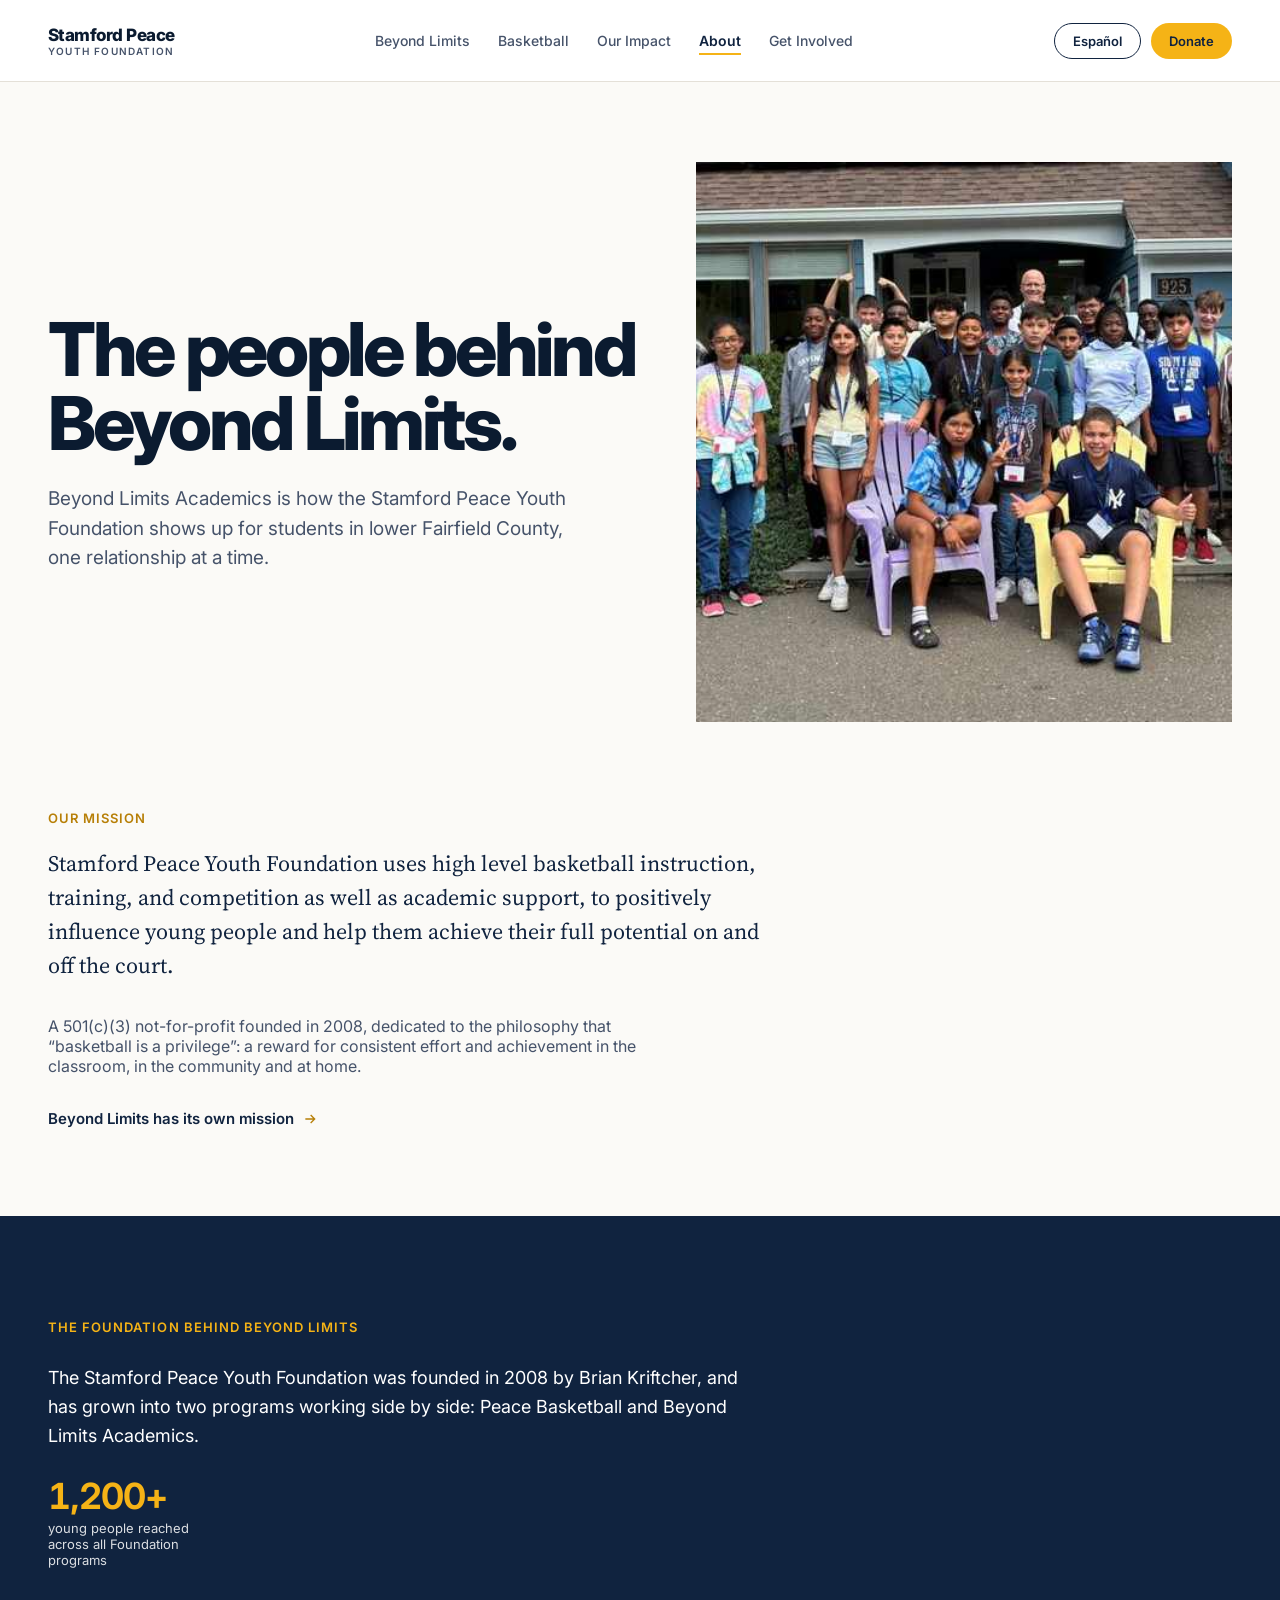
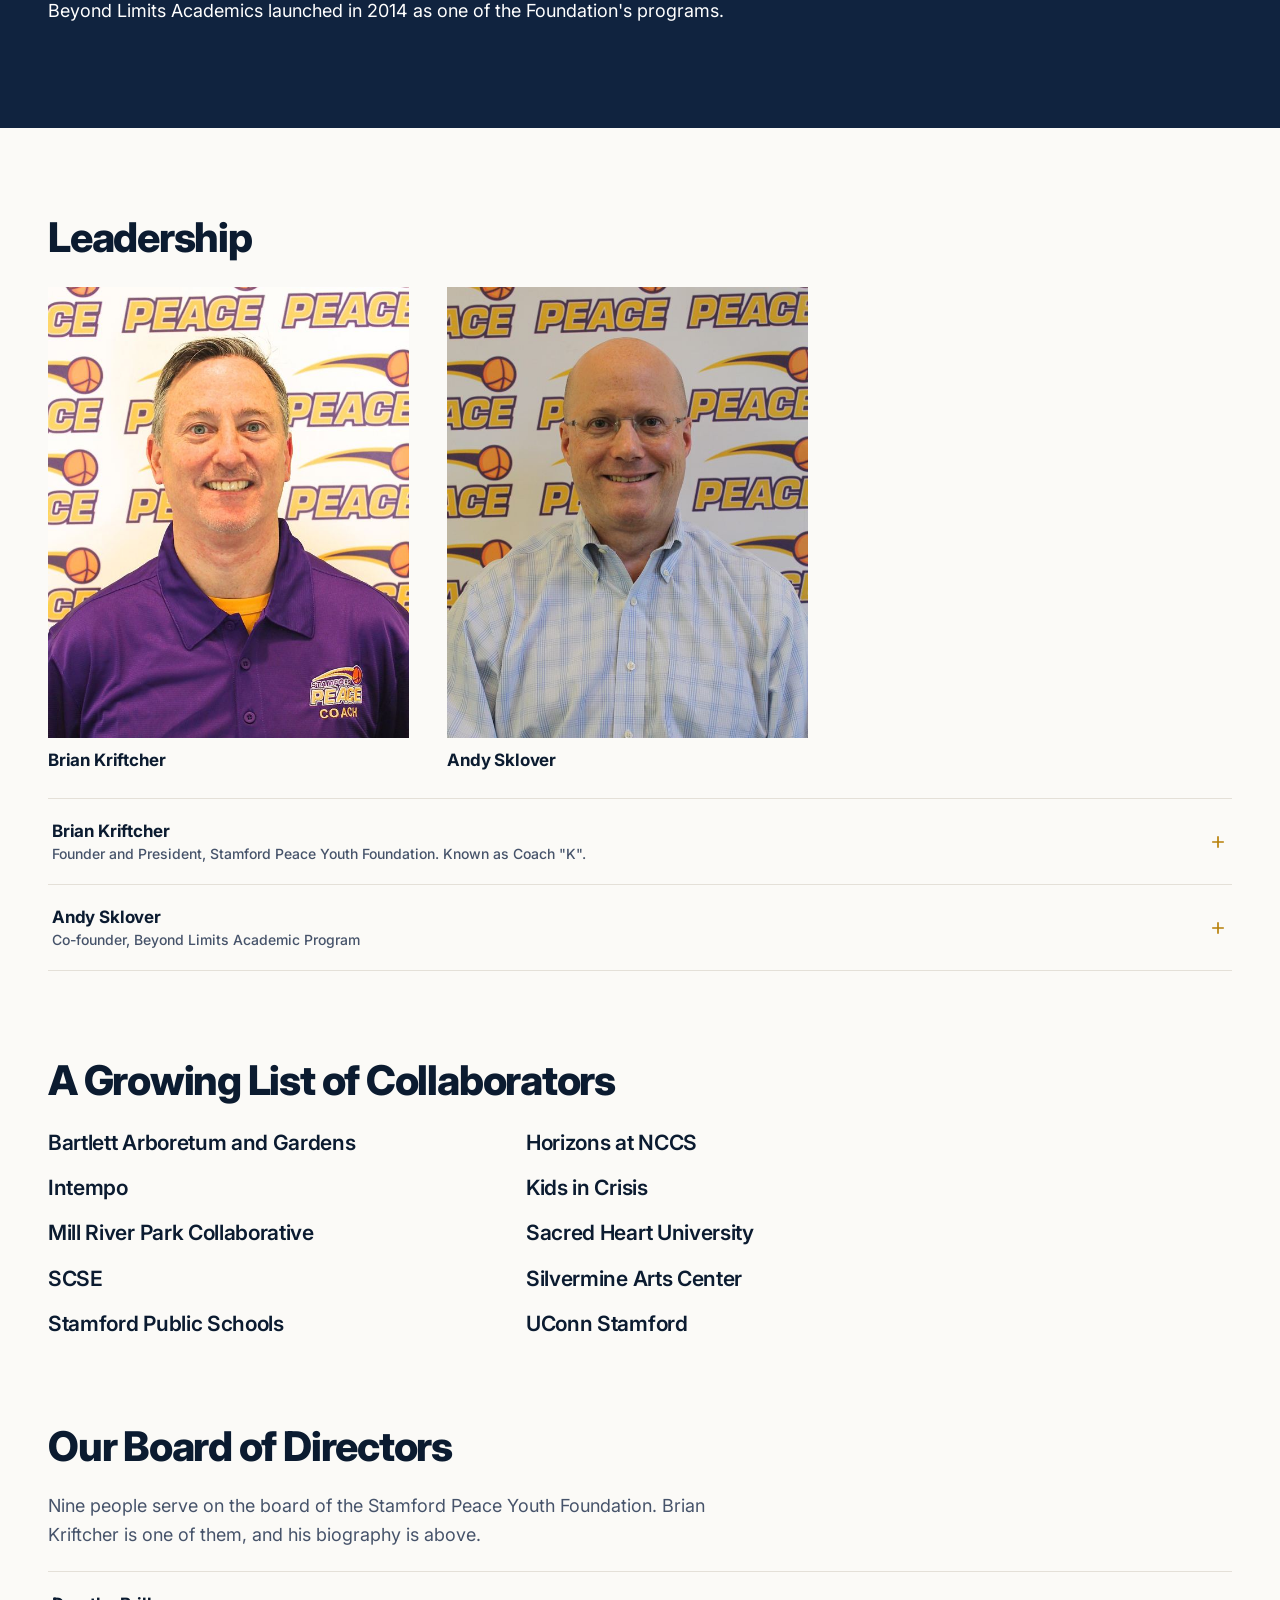
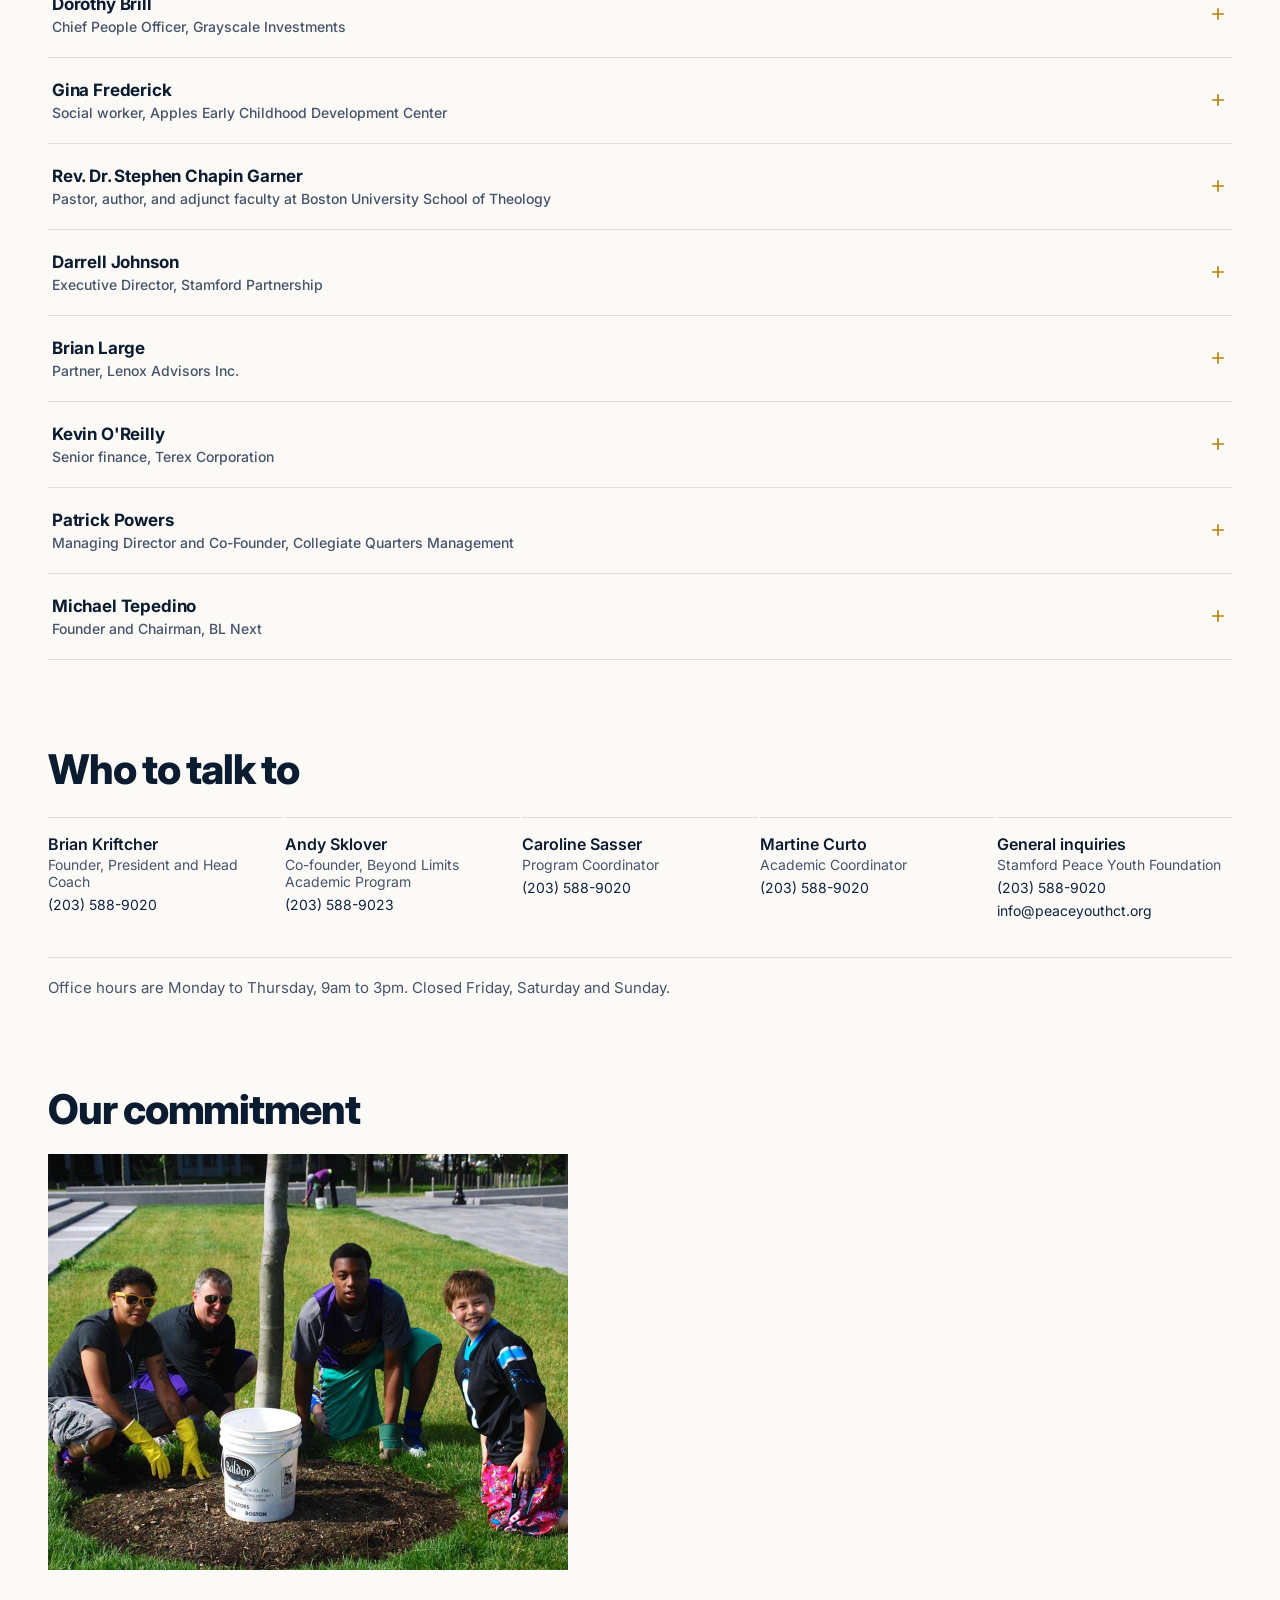
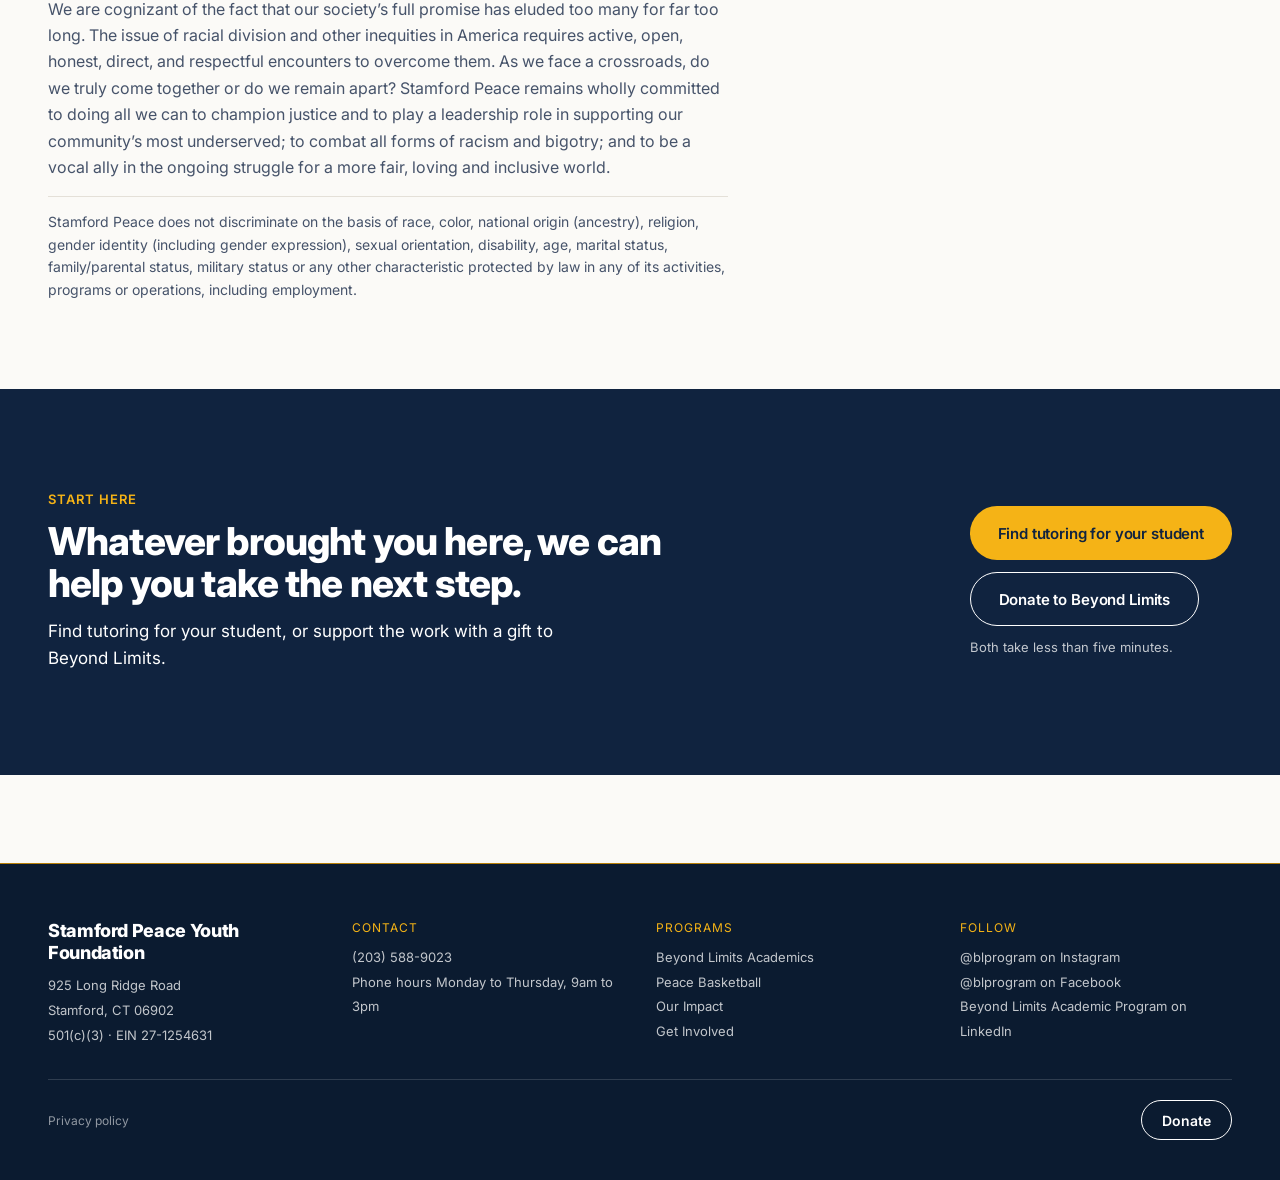
==== commit 529f57b0: "Collaborators become the names themselves Ten organisations, and the logo route is closed: Bartlett " ====
--- a/about.html
+++ b/about.html
@@ -98,9 +98,8 @@
 
 /* collaborators */
 .collabcard{padding:0}
-.collab-grid{display:grid;grid-template-columns:repeat(2,minmax(0,1fr));gap:0 32px;margin-top:20px}
-.collab-item{padding:12px 0;border-top:1px solid var(--line);font-size:15px;color:var(--ink)}
-.collab-item:nth-child(1),.collab-item:nth-child(2){border-top:0}
+.collab-grid{display:grid;grid-template-columns:repeat(2,minmax(0,1fr));gap:18px 56px;margin-top:26px;max-width:900px}
+.collab-item{font-size:21px;line-height:1.3;letter-spacing:-.015em;font-weight:600;color:var(--ink)}
 
 /* legitimacy */
 .legitcard{background:var(--white);border-radius:16px;padding:32px;display:flex;flex-direction:column;gap:6px}
@@ -169,8 +168,7 @@
 @media (max-width:900px){
   .nightband-in{padding:56px var(--pad)}
   .fstatrow{gap:28px}
-  .collab-grid{grid-template-columns:1fr}
-  .collab-item:nth-child(2){border-top:1px solid var(--line)}
+  .collab-grid{grid-template-columns:1fr;gap:14px}
 }
 .bioname{display:flex;flex-direction:column;gap:4px;min-width:0}
 .accrole{font-size:14px;font-weight:500;color:var(--slate)}
